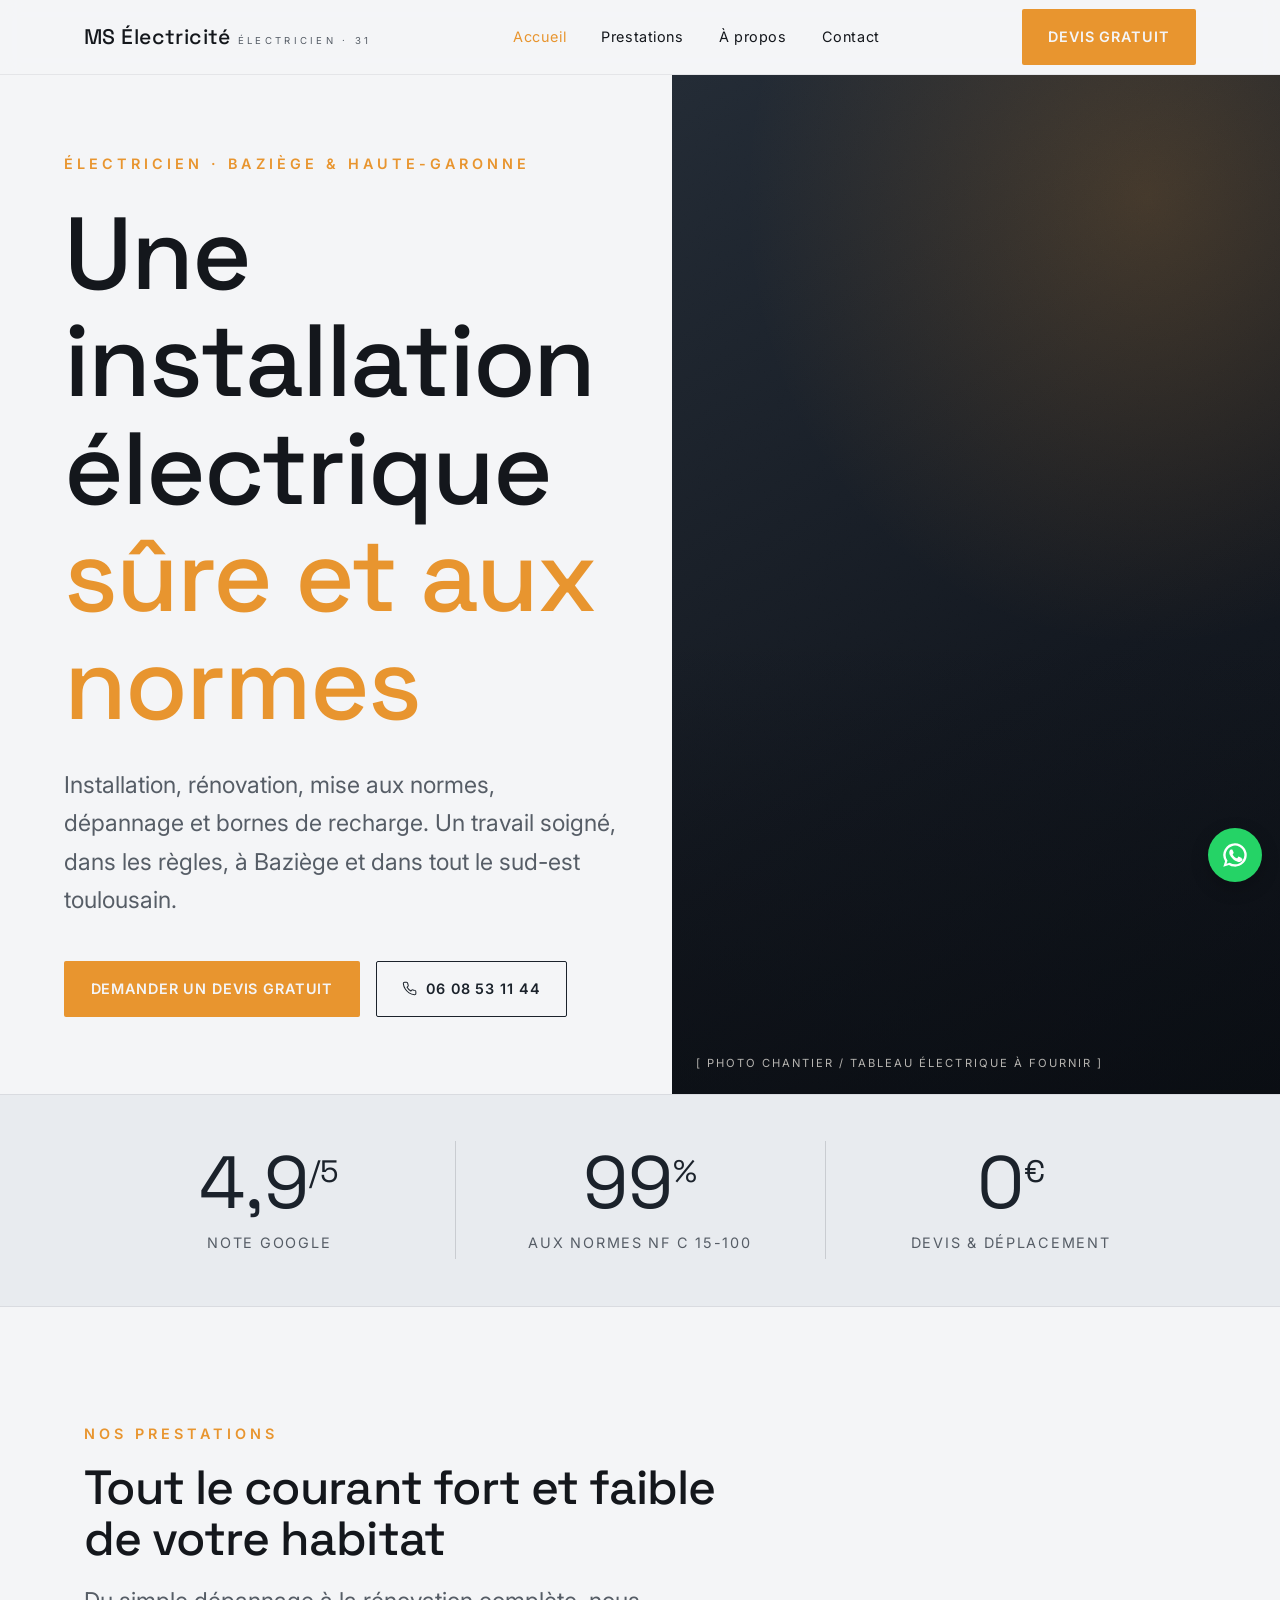
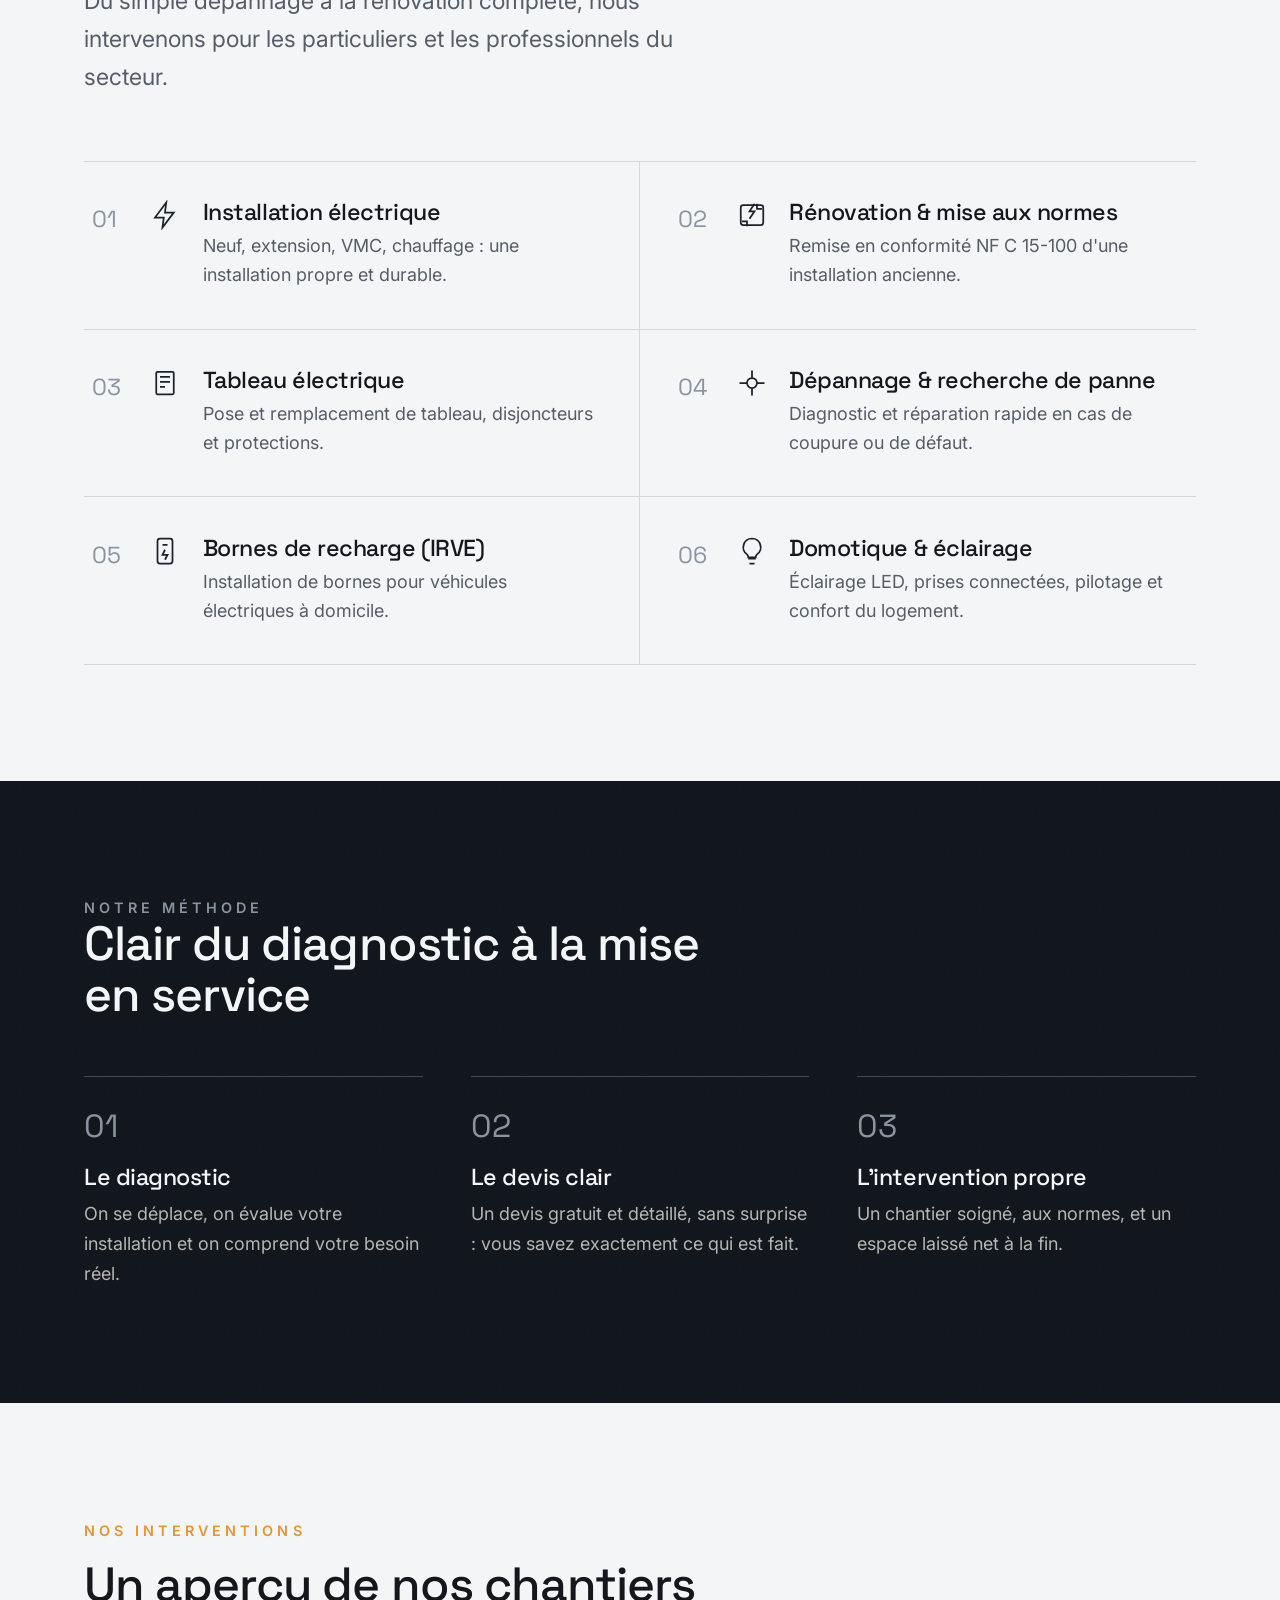
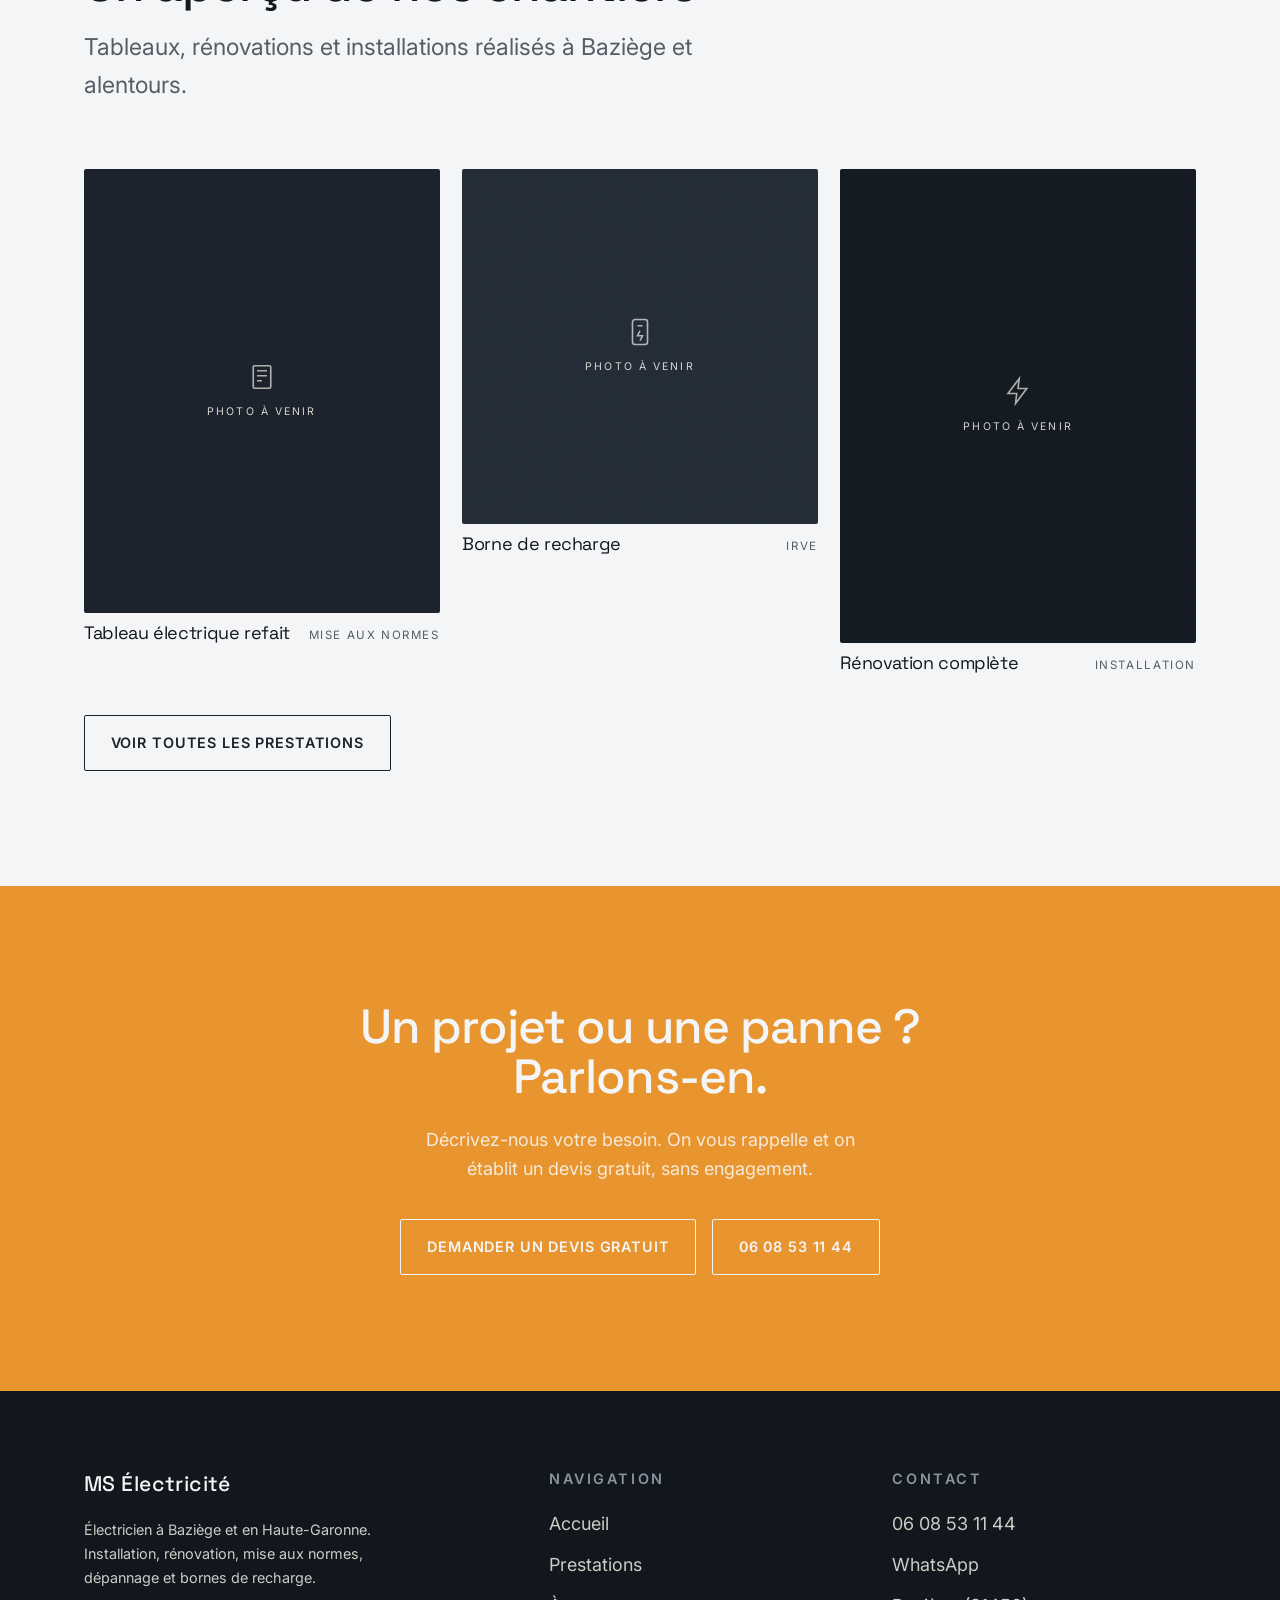
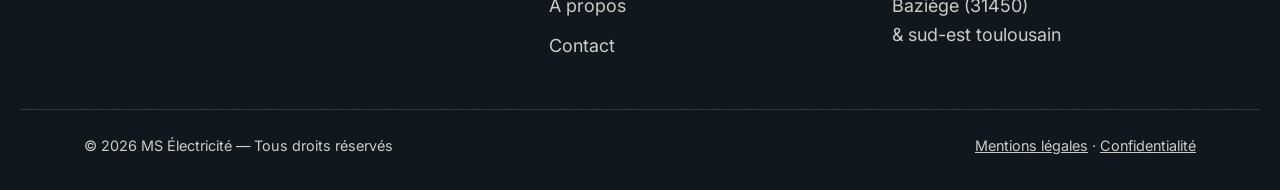
==== index.html @ 60da7be2 "Site vitrine MS Électricité — électricien Baziège (31) Statique 4 pages + legal. Re-skin de la maque" ====
<!DOCTYPE html>
<html lang="fr">
<head>
  <meta charset="UTF-8">
  <meta name="viewport" content="width=device-width, initial-scale=1.0">
  <title>Électricien à Baziège (31) — installation, rénovation, mise aux normes | MS Électricité</title>
  <meta name="description" content="MS Électricité, votre électricien à Baziège et en Haute-Garonne. Installation, rénovation, mise aux normes NF C 15-100, tableau électrique, dépannage et bornes de recharge. Note Google 5/5. Devis gratuit.">
  <link rel="canonical" href="https://sprintalex.github.io/ms-electricite-site/">
  <meta name="robots" content="noindex, follow">
  <meta property="og:type" content="website">
  <meta property="og:locale" content="fr_FR">
  <meta property="og:title" content="Électricien à Baziège (31) | MS Électricité">
  <meta property="og:description" content="Installation, rénovation, mise aux normes, dépannage et bornes de recharge en Haute-Garonne. Devis gratuit.">
  <meta property="og:url" content="https://sprintalex.github.io/ms-electricite-site/">
  <meta property="og:site_name" content="MS Électricité">
  <link rel="icon" href="assets/favicon.svg" type="image/svg+xml">
  <link rel="preconnect" href="https://fonts.googleapis.com">
  <link rel="preconnect" href="https://fonts.gstatic.com" crossorigin>
  <link rel="stylesheet" href="https://fonts.googleapis.com/css2?family=Space+Grotesk:wght@400;500;600;700&family=Inter:wght@400;500;600&display=swap">
  <link rel="stylesheet" href="css/style.css">

  <script type="application/ld+json">
  {
    "@context": "https://schema.org",
    "@type": "Electrician",
    "name": "MS Électricité",
    "description": "Électricien à Baziège : installation, rénovation, mise aux normes NF C 15-100, tableau électrique, dépannage et bornes de recharge.",
    "image": "https://sprintalex.github.io/ms-electricite-site/assets/og-cover.jpg",
    "url": "https://sprintalex.github.io/ms-electricite-site/",
    "telephone": "+33608531144",
    "priceRange": "$$",
    "address": {
      "@type": "PostalAddress",
      "addressLocality": "Baziège",
      "postalCode": "31450",
      "addressRegion": "Occitanie",
      "addressCountry": "FR"
    },
    "geo": { "@type": "GeoCoordinates", "latitude": 43.4614, "longitude": 1.6294 },
    "areaServed": ["Baziège", "Montgiscard", "Castanet-Tolosan", "Escalquens", "Haute-Garonne"],
    "aggregateRating": { "@type": "AggregateRating", "ratingValue": "5.0", "bestRating": "5", "ratingCount": "1" },
    "openingHoursSpecification": [{
      "@type": "OpeningHoursSpecification",
      "dayOfWeek": ["Monday","Tuesday","Wednesday","Thursday","Friday"],
      "opens": "08:00", "closes": "18:00"
    }],
    "makesOffer": [
      { "@type": "Offer", "itemOffered": { "@type": "Service", "name": "Installation électrique" } },
      { "@type": "Offer", "itemOffered": { "@type": "Service", "name": "Rénovation et mise aux normes" } },
      { "@type": "Offer", "itemOffered": { "@type": "Service", "name": "Tableau électrique" } },
      { "@type": "Offer", "itemOffered": { "@type": "Service", "name": "Dépannage électrique" } },
      { "@type": "Offer", "itemOffered": { "@type": "Service", "name": "Borne de recharge IRVE" } }
    ]
  }
  </script>
</head>
<body>

  <header class="site-header">
    <div class="wrap nav">
      <a class="brand" href="index.html" aria-label="MS Électricité, accueil">
        <b>MS Électricité</b><span>Électricien · 31</span>
      </a>
      <nav class="nav-links" aria-label="Navigation principale">
        <a href="index.html" aria-current="page" class="ulink">Accueil</a>
        <a href="prestations.html" class="ulink">Prestations</a>
        <a href="a-propos.html" class="ulink">À propos</a>
        <a href="contact.html" class="ulink">Contact</a>
      </nav>
      <a href="contact.html" class="btn btn--primary nav-cta">Devis gratuit</a>
      <button class="nav-toggle" aria-label="Ouvrir le menu" aria-expanded="false" aria-controls="mobile-menu"><span></span><span></span><span></span></button>
    </div>
    <div class="mobile-menu" id="mobile-menu">
      <a href="index.html">Accueil</a>
      <a href="prestations.html">Prestations</a>
      <a href="a-propos.html">À propos</a>
      <a href="contact.html">Contact</a>
      <a href="contact.html" class="btn btn--primary">Demander un devis</a>
      <a href="tel:+33608531144" class="btn btn--ghost">06 08 53 11 44</a>
    </div>
  </header>

  <main>
    <!-- HERO -->
    <section class="hero">
      <div class="hero-grid">
        <div class="hero-text">
          <p class="kicker">Électricien · Baziège &amp; Haute-Garonne</p>
          <h1>Une installation électrique <em>sûre et aux normes</em></h1>
          <p class="lead">Installation, rénovation, mise aux normes, dépannage et bornes de recharge. Un travail soigné, dans les règles, à Baziège et dans tout le sud-est toulousain.</p>
          <div class="hero-actions">
            <a href="contact.html" class="btn btn--primary">Demander un devis gratuit</a>
            <a href="tel:+33608531144" class="btn btn--ghost" aria-label="Appeler MS Électricité">
              <svg viewBox="0 0 24 24" fill="none" stroke="currentColor" stroke-width="1.6"><path d="M22 16.92v3a2 2 0 0 1-2.18 2 19.79 19.79 0 0 1-8.63-3.07 19.5 19.5 0 0 1-6-6 19.79 19.79 0 0 1-3.07-8.67A2 2 0 0 1 4.11 2h3a2 2 0 0 1 2 1.72c.13.96.36 1.9.7 2.81a2 2 0 0 1-.45 2.11L8.09 9.91a16 16 0 0 0 6 6l1.27-1.27a2 2 0 0 1 2.11-.45c.9.34 1.85.57 2.81.7A2 2 0 0 1 22 16.92z"/></svg>
              06 08 53 11 44
            </a>
          </div>
        </div>
        <div class="hero-visual" role="img" aria-label="Placeholder — photo de chantier ou de tableau électrique à fournir">
          <span class="visual-note">[ Photo chantier / tableau électrique à fournir ]</span>
        </div>
      </div>
    </section>

    <!-- PREUVE -->
    <section class="proof" aria-label="Chiffres clés">
      <div class="wrap proof-grid">
        <div class="proof-item reveal">
          <div class="proof-num"><span data-count="5" data-decimals="1">0</span><small>/5</small></div>
          <span class="proof-label">Note Google</span>
        </div>
        <div class="proof-item reveal">
          <div class="proof-num"><span data-count="100" data-decimals="0">0</span><small>%</small></div>
          <span class="proof-label">Aux normes NF C 15-100</span>
        </div>
        <div class="proof-item reveal">
          <div class="proof-num"><span data-count="0" data-decimals="0">0</span><small>€</small></div>
          <span class="proof-label">Devis &amp; déplacement</span>
        </div>
      </div>
    </section>

    <!-- PRESTATIONS -->
    <section class="section" id="prestations">
      <div class="wrap">
        <div class="section-head reveal">
          <p class="kicker">Nos prestations</p>
          <h2>Tout le courant fort et faible de votre habitat</h2>
          <p class="lead">Du simple dépannage à la rénovation complète, nous intervenons pour les particuliers et les professionnels du secteur.</p>
        </div>
        <div class="services">
          <article class="service reveal">
            <span class="service-idx">01</span>
            <span class="service-ico"><svg viewBox="0 0 24 24"><path d="M13 2L4 14h7l-1 8 9-12h-7l1-8z"/></svg></span>
            <div><h3>Installation électrique</h3><p>Neuf, extension, VMC, chauffage : une installation propre et durable.</p></div>
          </article>
          <article class="service reveal">
            <span class="service-idx">02</span>
            <span class="service-ico"><svg viewBox="0 0 24 24"><path d="M20 7h-4V3M4 17h4v4M14 3l-4 6h4l-4 6"/><rect x="3" y="4" width="18" height="16" rx="2"/></svg></span>
            <div><h3>Rénovation &amp; mise aux normes</h3><p>Remise en conformité NF C 15-100 d'une installation ancienne.</p></div>
          </article>
          <article class="service reveal">
            <span class="service-idx">03</span>
            <span class="service-ico"><svg viewBox="0 0 24 24"><rect x="5" y="3" width="14" height="18" rx="1"/><path d="M8 7h8M8 11h8M8 15h4"/></svg></span>
            <div><h3>Tableau électrique</h3><p>Pose et remplacement de tableau, disjoncteurs et protections.</p></div>
          </article>
          <article class="service reveal">
            <span class="service-idx">04</span>
            <span class="service-ico"><svg viewBox="0 0 24 24"><path d="M12 2v6M12 16v6M2 12h6M16 12h6"/><circle cx="12" cy="12" r="4"/></svg></span>
            <div><h3>Dépannage &amp; recherche de panne</h3><p>Diagnostic et réparation rapide en cas de coupure ou de défaut.</p></div>
          </article>
          <article class="service reveal">
            <span class="service-idx">05</span>
            <span class="service-ico"><svg viewBox="0 0 24 24"><rect x="6" y="2" width="12" height="20" rx="2"/><path d="M10 7h4M12 11l-2 4h4l-2 4"/></svg></span>
            <div><h3>Bornes de recharge (IRVE)</h3><p>Installation de bornes pour véhicules électriques à domicile.</p></div>
          </article>
          <article class="service reveal">
            <span class="service-idx">06</span>
            <span class="service-ico"><svg viewBox="0 0 24 24"><path d="M9 18h6M10 22h4M12 2a7 7 0 0 0-4 12.7c.6.5 1 1.3 1 2.1V17h6v-.2c0-.8.4-1.6 1-2.1A7 7 0 0 0 12 2z"/></svg></span>
            <div><h3>Domotique &amp; éclairage</h3><p>Éclairage LED, prises connectées, pilotage et confort du logement.</p></div>
          </article>
        </div>
      </div>
    </section>

    <!-- DÉMARCHE -->
    <section class="section process">
      <div class="wrap">
        <p class="kicker reveal">Notre méthode</p>
        <h2 class="reveal">Clair du diagnostic à la mise en service</h2>
        <div class="steps">
          <div class="step reveal"><span class="step-n">01</span><h3>Le diagnostic</h3><p>On se déplace, on évalue votre installation et on comprend votre besoin réel.</p></div>
          <div class="step reveal"><span class="step-n">02</span><h3>Le devis clair</h3><p>Un devis gratuit et détaillé, sans surprise : vous savez exactement ce qui est fait.</p></div>
          <div class="step reveal"><span class="step-n">03</span><h3>L'intervention propre</h3><p>Un chantier soigné, aux normes, et un espace laissé net à la fin.</p></div>
        </div>
      </div>
    </section>

    <!-- APERÇU RÉALISATIONS -->
    <section class="section">
      <div class="wrap">
        <div class="section-head reveal">
          <p class="kicker">Nos interventions</p>
          <h2>Un aperçu de nos chantiers</h2>
          <p class="lead">Tableaux, rénovations et installations réalisés à Baziège et alentours.</p>
        </div>
        <div class="gallery">
          <figure class="gitem reveal"><div class="gph gph-a gph-tint-1" role="img" aria-label="Placeholder chantier à fournir"><span class="gph-badge"><svg viewBox="0 0 24 24" fill="none" stroke="currentColor" stroke-width="1.3"><rect x="5" y="3" width="14" height="18" rx="1"/><path d="M8 7h8M8 11h8M8 15h4"/></svg><small>Photo à venir</small></span></div><figcaption class="gcap"><h3>Tableau électrique refait</h3><span>Mise aux normes</span></figcaption></figure>
          <figure class="gitem reveal"><div class="gph gph-b gph-tint-2" role="img" aria-label="Placeholder chantier à fournir"><span class="gph-badge"><svg viewBox="0 0 24 24" fill="none" stroke="currentColor" stroke-width="1.3"><rect x="6" y="2" width="12" height="20" rx="2"/><path d="M10 7h4M12 11l-2 4h4l-2 4"/></svg><small>Photo à venir</small></span></div><figcaption class="gcap"><h3>Borne de recharge</h3><span>IRVE</span></figcaption></figure>
          <figure class="gitem reveal"><div class="gph gph-c gph-tint-3" role="img" aria-label="Placeholder chantier à fournir"><span class="gph-badge"><svg viewBox="0 0 24 24" fill="none" stroke="currentColor" stroke-width="1.3"><path d="M13 2L4 14h7l-1 8 9-12h-7l1-8z"/></svg><small>Photo à venir</small></span></div><figcaption class="gcap"><h3>Rénovation complète</h3><span>Installation</span></figcaption></figure>
        </div>
        <p style="margin-top:2.5rem" class="reveal"><a href="prestations.html" class="btn btn--ghost">Voir toutes les prestations</a></p>
      </div>
    </section>

    <!-- CTA BANDE -->
    <section class="section cta-band">
      <div class="wrap">
        <h2 class="reveal">Un projet ou une panne&nbsp;? Parlons-en.</h2>
        <p class="reveal">Décrivez-nous votre besoin. On vous rappelle et on établit un devis gratuit, sans engagement.</p>
        <div class="cta-actions reveal">
          <a href="contact.html" class="btn btn--light">Demander un devis gratuit</a>
          <a href="tel:+33608531144" class="btn btn--light">06 08 53 11 44</a>
        </div>
      </div>
    </section>
  </main>

  <footer class="site-footer">
    <div class="wrap footer-grid">
      <div class="footer-brand">
        <a class="brand" href="index.html"><b>MS Électricité</b></a>
        <p>Électricien à Baziège et en Haute-Garonne. Installation, rénovation, mise aux normes, dépannage et bornes de recharge.</p>
      </div>
      <div class="footer-col">
        <h4>Navigation</h4>
        <ul>
          <li><a href="index.html">Accueil</a></li>
          <li><a href="prestations.html">Prestations</a></li>
          <li><a href="a-propos.html">À propos</a></li>
          <li><a href="contact.html">Contact</a></li>
        </ul>
      </div>
      <div class="footer-col">
        <h4>Contact</h4>
        <ul>
          <li><a href="tel:+33608531144">06 08 53 11 44</a></li>
          <li><a href="https://wa.me/33608531144" target="_blank" rel="noopener">WhatsApp</a></li>
          <li>Baziège (31450)<br>&amp; sud-est toulousain</li>
        </ul>
      </div>
    </div>
    <div class="wrap footer-bottom">
      <span>© <span id="year">2026</span> MS Électricité — Tous droits réservés</span>
      <span><a href="mentions-legales.html">Mentions légales</a> · <a href="confidentialite.html">Confidentialité</a></span>
    </div>
  </footer>

  <nav class="sticky-bar" aria-label="Actions rapides">
    <a class="sb-call" href="tel:+33608531144"><svg viewBox="0 0 24 24" fill="none" stroke="currentColor" stroke-width="1.7"><path d="M22 16.92v3a2 2 0 0 1-2.18 2 19.79 19.79 0 0 1-8.63-3.07 19.5 19.5 0 0 1-6-6 19.79 19.79 0 0 1-3.07-8.67A2 2 0 0 1 4.11 2h3a2 2 0 0 1 2 1.72c.13.96.36 1.9.7 2.81a2 2 0 0 1-.45 2.11L8.09 9.91a16 16 0 0 0 6 6l1.27-1.27a2 2 0 0 1 2.11-.45c.9.34 1.85.57 2.81.7A2 2 0 0 1 22 16.92z"/></svg>Appeler</a>
    <a class="sb-quote" href="contact.html">Devis gratuit</a>
  </nav>
  <a class="wa-float" href="https://wa.me/33608531144?text=Bonjour%2C%20je%20souhaite%20un%20devis%20pour%20des%20travaux%20d%27%C3%A9lectricit%C3%A9." target="_blank" rel="noopener" aria-label="Contacter sur WhatsApp"><svg viewBox="0 0 24 24"><path d="M17.5 14.4c-.3-.2-1.7-.9-2-1-.3-.1-.5-.2-.6.1-.2.3-.7 1-.8 1.1-.2.2-.3.2-.6.1-1.5-.7-2.5-1.3-3.4-3-.3-.5.3-.4.7-1.4.1-.2 0-.4 0-.5s-.6-1.5-.9-2.1c-.2-.5-.4-.5-.6-.5h-.5c-.2 0-.5.1-.7.4-.3.3-1 1-1 2.4s1 2.8 1.2 3c.1.2 2 3.1 5 4.3 2.5 1 2.5.7 3 .6.5-.1 1.7-.7 1.9-1.3.2-.6.2-1.2.1-1.3-.1-.1-.3-.2-.6-.4zM12 2a10 10 0 0 0-8.5 15.3L2 22l4.8-1.5A10 10 0 1 0 12 2zm0 18a8 8 0 0 1-4.1-1.1l-.3-.2-2.9.9.9-2.8-.2-.3A8 8 0 1 1 12 20z"/></svg></a>

  <script src="js/main.js" defer></script>
</body>
</html>
---- css/style.css ----
/* ============================================================
   MS ÉLECTRICITE — Électricien à Baziège & Haute-Garonne
   Design system : "Précision & courant" — technique premium
   Charbon / acier + accent ambre (spark). Variables héritées
   de la maquette Abrasive : mêmes noms, valeurs re-skinnées.
   ============================================================ */

/* ---------- Tokens ---------- */
:root {
  /* Couleurs */
  --cream:        #F4F5F7;  /* fond principal (papier froid) */
  --cream-deep:   #E8EBEF;  /* fond alterné */
  --ink:          #14171C;  /* texte principal */
  --ink-soft:     #565D66;  /* texte secondaire */
  --walnut:       #1B222B;  /* charbon — filets, footer, accents */
  --walnut-deep:  #10151B;  /* charbon profond */
  --oak:          #8A94A0;  /* acier — survols, détails */
  --terracotta:   #E8952F;  /* CTA ambre — spark, rare */
  --terracotta-d: #CC7A18;  /* CTA hover */
  --line:         rgba(20, 23, 28, 0.14); /* hairline */
  --line-soft:    rgba(20, 23, 28, 0.07);

  /* Typo */
  --serif: "Space Grotesk", "Segoe UI", sans-serif; /* display technique */
  --sans:  "Inter", -apple-system, BlinkMacSystemFont, "Segoe UI", sans-serif;

  /* Échelle */
  --step--1: clamp(0.82rem, 0.78rem + 0.2vw, 0.9rem);
  --step-0:  clamp(1rem, 0.95rem + 0.25vw, 1.125rem);
  --step-1:  clamp(1.2rem, 1.1rem + 0.5vw, 1.45rem);
  --step-2:  clamp(1.5rem, 1.3rem + 1vw, 2rem);
  --step-3:  clamp(2rem, 1.6rem + 2vw, 3rem);
  --step-4:  clamp(2.6rem, 1.9rem + 3.4vw, 4.75rem);
  --step-5:  clamp(3.2rem, 2rem + 5.5vw, 6.5rem);

  /* Rythme */
  --pad-x: clamp(1.25rem, 5vw, 6rem);
  --section-y: clamp(4rem, 9vw, 9rem);
  --maxw: 1240px;

  --ease: cubic-bezier(0.22, 0.61, 0.36, 1);

  /* Grain bois réutilisable (feTurbulence, teinte noyer) */
  --grain: url("data:image/svg+xml,%3Csvg xmlns='http://www.w3.org/2000/svg' width='120' height='120'%3E%3Cfilter id='n'%3E%3CfeTurbulence type='fractalNoise' baseFrequency='0.9' numOctaves='2' stitchTiles='stitch'/%3E%3CfeColorMatrix type='saturate' values='0'/%3E%3C/filter%3E%3Crect width='100%25' height='100%25' filter='url(%23n)' opacity='0.5'/%3E%3C/svg%3E");
}

/* ---------- Reset léger ---------- */
*, *::before, *::after { box-sizing: border-box; }
* { margin: 0; }
html { -webkit-text-size-adjust: 100%; scroll-behavior: smooth; }
body {
  font-family: var(--sans);
  font-size: var(--step-0);
  line-height: 1.65;
  color: var(--ink);
  background: var(--cream);
  -webkit-font-smoothing: antialiased;
  text-rendering: optimizeLegibility;
  overflow-x: hidden;
}
img, svg { display: block; max-width: 100%; }
a { color: inherit; text-decoration: none; }
button { font: inherit; cursor: pointer; }
h1, h2, h3 { font-family: var(--serif); font-weight: 500; line-height: 1.05; letter-spacing: -0.02em; }
::selection { background: var(--terracotta); color: var(--cream); }

@media (prefers-reduced-motion: reduce) {
  html { scroll-behavior: auto; }
  *, *::before, *::after { animation-duration: 0.001ms !important; transition-duration: 0.001ms !important; }
}

/* ---------- Utilitaires ---------- */
.wrap { max-width: var(--maxw); margin-inline: auto; padding-inline: var(--pad-x); }
.section { padding-block: var(--section-y); }
.kicker {
  font-family: var(--sans);
  font-size: var(--step--1);
  text-transform: uppercase;
  letter-spacing: 0.28em;
  font-weight: 600;
  color: var(--terracotta);
}
.lead { font-size: var(--step-1); color: var(--ink-soft); max-width: 46ch; }
.hairline { height: 1px; background: var(--line); border: 0; }

/* Reveal on scroll */
.reveal { opacity: 0; transform: translateY(22px); transition: opacity 0.8s var(--ease), transform 0.8s var(--ease); }
.reveal.in { opacity: 1; transform: none; }

/* ---------- Boutons ---------- */
.btn {
  display: inline-flex; align-items: center; gap: 0.55rem;
  padding: 0.95rem 1.6rem;
  font-family: var(--sans); font-size: var(--step--1); font-weight: 600;
  letter-spacing: 0.06em; text-transform: uppercase;
  border-radius: 2px; border: 1px solid transparent;
  transition: background 0.25s var(--ease), color 0.25s var(--ease), border-color 0.25s var(--ease), transform 0.25s var(--ease);
}
.btn:active { transform: translateY(1px); }
.btn--primary { background: var(--terracotta); color: var(--cream); }
.btn--primary:hover { background: var(--terracotta-d); }
.btn--ghost { border-color: var(--walnut); color: var(--walnut); background: transparent; }
.btn--ghost:hover { background: var(--walnut); color: var(--cream); }
.btn--light { border-color: rgba(247,243,236,0.4); color: var(--cream); }
.btn--light:hover { background: var(--cream); color: var(--walnut-deep); }
.btn svg { width: 1.05em; height: 1.05em; }

/* Lien souligné animé */
.ulink { position: relative; }
.ulink::after {
  content: ""; position: absolute; left: 0; bottom: -3px; width: 100%; height: 1px;
  background: currentColor; transform: scaleX(0); transform-origin: right;
  transition: transform 0.35s var(--ease);
}
.ulink:hover::after { transform: scaleX(1); transform-origin: left; }

/* =========================================================
   HEADER / NAV
   ========================================================= */
.site-header {
  position: sticky; top: 0; z-index: 50;
  background: color-mix(in srgb, var(--cream) 88%, transparent);
  backdrop-filter: blur(10px);
  border-bottom: 1px solid var(--line-soft);
}
.nav {
  display: flex; align-items: center; justify-content: space-between;
  height: 74px;
}
.brand {
  font-family: var(--serif); font-size: 1.32rem; letter-spacing: 0.02em;
  display: flex; align-items: baseline; gap: 0.5ch;
}
.brand b { font-weight: 500; }
.brand span { font-family: var(--sans); font-size: 0.6rem; letter-spacing: 0.34em; text-transform: uppercase; color: var(--ink-soft); }
.nav-links { display: flex; align-items: center; gap: 2.2rem; }
.nav-links a { font-size: var(--step--1); letter-spacing: 0.04em; }
.nav-links a[aria-current="page"] { color: var(--terracotta); }
.nav-cta { display: inline-flex; }

.nav-toggle { display: none; background: none; border: 0; padding: 0.5rem; }
.nav-toggle span { display: block; width: 26px; height: 2px; background: var(--ink); margin: 5px 0; transition: transform 0.3s var(--ease), opacity 0.3s var(--ease); }

@media (max-width: 860px) {
  .nav-links, .nav-cta { display: none; }
  .nav-toggle { display: block; z-index: 60; }
  .mobile-menu {
    position: fixed; inset: 0; z-index: 55;
    background: var(--cream); padding: 6rem var(--pad-x) 3rem;
    display: flex; flex-direction: column; gap: 1.5rem;
    transform: translateY(-100%); transition: transform 0.5s var(--ease);
    visibility: hidden;
  }
  .mobile-menu.open { transform: translateY(0); visibility: visible; }
  .mobile-menu a { font-family: var(--serif); font-size: var(--step-2); }
  .mobile-menu .btn { margin-top: 1rem; align-self: flex-start; }
  body.menu-open { overflow: hidden; }
  .nav-toggle.active span:nth-child(1) { transform: translateY(7px) rotate(45deg); }
  .nav-toggle.active span:nth-child(2) { opacity: 0; }
  .nav-toggle.active span:nth-child(3) { transform: translateY(-7px) rotate(-45deg); }
}
@media (min-width: 861px) { .mobile-menu { display: none; } }

/* =========================================================
   HERO
   ========================================================= */
.hero { position: relative; overflow: hidden; }
.hero-grid {
  display: grid; grid-template-columns: 1.05fr 0.95fr;
  min-height: calc(100vh - 74px);
  align-items: stretch;
}
.hero-text {
  display: flex; flex-direction: column; justify-content: center;
  padding: clamp(2rem,6vw,5rem) clamp(1.25rem,4vw,4rem) clamp(2rem,6vw,5rem) var(--pad-x);
}
.hero-text .kicker { margin-bottom: 1.5rem; }
.hero h1 { font-size: var(--step-5); font-optical-sizing: auto; }
.hero h1 em { font-style: normal; color: var(--terracotta); }
.hero-text .lead { margin-top: 1.8rem; }
.hero-actions { display: flex; flex-wrap: wrap; gap: 1rem; margin-top: 2.6rem; }
.hero-visual {
  position: relative;
  background:
    radial-gradient(120% 80% at 78% 12%, rgba(232,149,47,0.20), transparent 55%),
    linear-gradient(150deg, #232B35 0%, #131820 60%, #0C1016 100%);
}
.hero-visual::before {
  content: ""; position: absolute; inset: 0;
  background-image: var(--grain); opacity: 0.10; mix-blend-mode: overlay;
}
.hero-visual::after {
  content: ""; position: absolute; inset: 0;
  background: linear-gradient(180deg, transparent 55%, rgba(8,11,16,0.5));
}
.hero-visual .visual-note {
  position: absolute; left: 1.5rem; bottom: 1.35rem; z-index: 2;
  font-size: 0.7rem; letter-spacing: 0.18em; text-transform: uppercase;
  color: rgba(247,243,236,0.72);
}

@media (max-width: 860px) {
  .hero-grid { grid-template-columns: 1fr; min-height: auto; }
  .hero-visual { min-height: 42vh; order: -1; }
  .hero-text { padding-top: clamp(2.5rem,10vw,4rem); padding-bottom: clamp(2.5rem,10vw,4rem); }
}

/* =========================================================
   BANDEAU PREUVE (compteurs)
   ========================================================= */
.proof { background: var(--cream-deep); border-block: 1px solid var(--line-soft); }
.proof-grid { display: grid; grid-template-columns: repeat(3, 1fr); }
.proof-item { text-align: center; padding: clamp(2rem,4vw,3.2rem) 1rem; position: relative; }
.proof-item + .proof-item::before {
  content: ""; position: absolute; left: 0; top: 22%; height: 56%; width: 1px; background: var(--line);
}
.proof-num { font-family: var(--serif); font-size: var(--step-4); color: var(--walnut); line-height: 1; }
.proof-num small { font-size: 0.42em; vertical-align: super; }
.proof-label { display: block; margin-top: 0.7rem; font-size: var(--step--1); letter-spacing: 0.12em; text-transform: uppercase; color: var(--ink-soft); }
@media (max-width: 620px) {
  .proof-grid { grid-template-columns: 1fr; }
  .proof-item + .proof-item { border-top: 1px solid var(--line); }
  .proof-item + .proof-item::before { display: none; }
}

/* =========================================================
   SECTION HEADER éditorial
   ========================================================= */
.section-head { display: grid; grid-template-columns: 1fr; gap: 1.1rem; max-width: 62ch; margin-bottom: clamp(2.5rem,5vw,4rem); }
.section-head h2 { font-size: var(--step-3); }
.section-head .kicker { color: var(--terracotta); }

/* =========================================================
   PRESTATIONS — liste éditoriale
   ========================================================= */
.services { display: grid; grid-template-columns: repeat(2, 1fr); gap: 0; border-top: 1px solid var(--line); }
.service {
  display: flex; gap: 1.4rem; align-items: flex-start;
  padding: clamp(1.6rem,3vw,2.4rem) 0.5rem;
  border-bottom: 1px solid var(--line);
  transition: background 0.35s var(--ease);
}
.service:nth-child(odd) { border-right: 1px solid var(--line); padding-right: clamp(1.5rem,3vw,2.5rem); }
.service:nth-child(even) { padding-left: clamp(1.5rem,3vw,2.5rem); }
.service:hover { background: var(--cream-deep); }
.service-idx { font-family: var(--serif); font-size: var(--step-1); color: var(--oak); min-width: 2.4ch; }
.service-ico { color: var(--walnut); flex-shrink: 0; }
.service-ico svg { width: 30px; height: 30px; stroke: currentColor; stroke-width: 1.4; fill: none; }
.service h3 { font-size: var(--step-1); margin-bottom: 0.4rem; }
.service p { color: var(--ink-soft); font-size: var(--step-0); }
@media (max-width: 720px) {
  .services { grid-template-columns: 1fr; }
  .service:nth-child(odd) { border-right: 0; padding-right: 0.5rem; }
  .service:nth-child(even) { padding-left: 0.5rem; }
}

/* =========================================================
   DÉMARCHE — 3 temps
   ========================================================= */
.process { background: var(--walnut-deep); color: var(--cream); position: relative; }
.process::before { content: ""; position: absolute; inset: 0; background-image: var(--grain); opacity: 0.06; }
.process .wrap { position: relative; }
.process .kicker { color: var(--oak); }
.process h2 { font-size: var(--step-3); color: var(--cream); max-width: 20ch; margin-bottom: clamp(2.5rem,5vw,3.5rem); }
.steps { display: grid; grid-template-columns: repeat(3, 1fr); gap: clamp(1.5rem,4vw,3rem); }
.step { border-top: 1px solid rgba(247,243,236,0.22); padding-top: 1.4rem; }
.step-n { font-family: var(--serif); font-size: var(--step-2); color: var(--oak); display: block; margin-bottom: 0.8rem; }
.step h3 { font-size: var(--step-1); color: var(--cream); margin-bottom: 0.6rem; }
.step p { color: rgba(247,243,236,0.72); font-size: var(--step-0); }
@media (max-width: 720px) { .steps { grid-template-columns: 1fr; } }

/* =========================================================
   RÉALISATIONS — galerie placeholders bois
   ========================================================= */
.gallery { columns: 3; column-gap: clamp(0.9rem,2vw,1.4rem); }
.gitem { break-inside: avoid; margin-bottom: clamp(0.9rem,2vw,1.4rem); }
.gfig { margin: 0; }
.gph {
  position: relative; overflow: hidden; border-radius: 2px;
  background: var(--walnut);
  display: grid; place-items: center;
}
.gph::before { content: ""; position: absolute; inset: 0; background-image: var(--grain); opacity: 0.2; mix-blend-mode: overlay; }
.gph::after {
  content: ""; position: absolute; inset: 0;
  background: repeating-linear-gradient(0deg, transparent 0 14px, rgba(0,0,0,0.05) 14px 15px);
}
.gph-a { aspect-ratio: 4/5; }
.gph-b { aspect-ratio: 1/1; }
.gph-c { aspect-ratio: 3/4; }
.gph-tint-1 { background: #1B222B; }
.gph-tint-2 { background: #232C36; }
.gph-tint-3 { background: #141A21; }
.gph-tint-4 { background: #2A3440; }
.gph-badge {
  position: relative; z-index: 2; text-align: center;
  color: rgba(247,243,236,0.85); padding: 1rem;
}
.gph-badge svg { width: 30px; height: 30px; margin: 0 auto 0.7rem; stroke: currentColor; stroke-width: 1.3; fill: none; opacity: 0.8; }
.gph-badge small { display: block; font-size: 0.66rem; letter-spacing: 0.2em; text-transform: uppercase; }
.gcap { display: flex; justify-content: space-between; align-items: baseline; margin-top: 0.7rem; gap: 1rem; }
.gcap h3 { font-family: var(--serif); font-size: var(--step-0); font-weight: 400; }
.gcap span { font-size: 0.72rem; letter-spacing: 0.14em; text-transform: uppercase; color: var(--ink-soft); }
@media (max-width: 900px) { .gallery { columns: 2; } }
@media (max-width: 560px) { .gallery { columns: 1; } }

/* =========================================================
   À PROPOS / SAVOIR-FAIRE
   ========================================================= */
.split { display: grid; grid-template-columns: 1fr 1fr; gap: clamp(2rem,5vw,5rem); align-items: center; }
.split.reverse .split-visual { order: 2; }
.prose p + p { margin-top: 1.1rem; }
.prose p { color: var(--ink-soft); }
.split-visual {
  position: relative; aspect-ratio: 4/5; border-radius: 2px; overflow: hidden;
  background:
    radial-gradient(120% 90% at 70% 15%, rgba(232,149,47,0.16), transparent 55%),
    linear-gradient(150deg, #232C36, #10151B 75%);
}
.split-visual::before { content: ""; position: absolute; inset: 0; background-image: var(--grain); opacity: 0.1; mix-blend-mode: overlay; }
.split-visual .visual-note { position: absolute; left: 1.2rem; bottom: 1.1rem; font-size: 0.66rem; letter-spacing: 0.16em; text-transform: uppercase; color: rgba(247,243,236,0.7); }
@media (max-width: 800px) {
  .split { grid-template-columns: 1fr; }
  .split.reverse .split-visual { order: 0; }
  .split-visual { aspect-ratio: 16/10; }
}

/* Valeurs / matériaux */
.values { display: grid; grid-template-columns: repeat(3,1fr); gap: 0; border-top: 1px solid var(--line); margin-top: 1rem; }
.value { padding: clamp(1.4rem,3vw,2rem) 1.2rem clamp(1.4rem,3vw,2rem) 0; border-bottom: 1px solid var(--line); }
.value:not(:last-child) { border-right: 1px solid var(--line); padding-right: 1.5rem; }
.value h3 { font-size: var(--step-1); margin-bottom: 0.5rem; }
.value p { font-size: var(--step-0); color: var(--ink-soft); }
@media (max-width: 720px) {
  .values { grid-template-columns: 1fr; }
  .value:not(:last-child) { border-right: 0; padding-right: 0; }
}

/* =========================================================
   CTA BANDE
   ========================================================= */
.cta-band { background: var(--terracotta); color: var(--cream); text-align: center; }
.cta-band h2 { font-size: var(--step-3); color: var(--cream); max-width: 22ch; margin: 0 auto 1.4rem; }
.cta-band p { color: rgba(247,243,236,0.9); max-width: 44ch; margin: 0 auto 2.2rem; }
.cta-band .btn--light { border-color: var(--cream); }
.cta-actions { display: flex; gap: 1rem; justify-content: center; flex-wrap: wrap; }

/* =========================================================
   CONTACT
   ========================================================= */
.contact-grid { display: grid; grid-template-columns: 1fr 1fr; gap: clamp(2rem,5vw,4.5rem); align-items: start; }
.form-row { margin-bottom: 1.3rem; }
.form-row label { display: block; font-size: var(--step--1); letter-spacing: 0.06em; text-transform: uppercase; color: var(--ink-soft); margin-bottom: 0.5rem; }
.form-row input, .form-row textarea, .form-row select {
  width: 100%; padding: 0.85rem 1rem; font: inherit; font-size: var(--step-0);
  background: var(--cream); color: var(--ink);
  border: 1px solid var(--line); border-radius: 2px;
  transition: border-color 0.25s var(--ease), box-shadow 0.25s var(--ease);
}
.form-row input:focus, .form-row textarea:focus, .form-row select:focus {
  outline: none; border-color: var(--terracotta);
  box-shadow: 0 0 0 3px rgba(181,98,60,0.15);
}
.form-row textarea { resize: vertical; min-height: 130px; }
.form-consent { display: flex; gap: 0.7rem; align-items: flex-start; font-size: var(--step--1); color: var(--ink-soft); margin-bottom: 1.4rem; }
.form-consent input { width: auto; margin-top: 0.25rem; flex-shrink: 0; }
.form-consent a { color: var(--walnut); text-decoration: underline; }
.form-note { font-size: var(--step--1); color: var(--ink-soft); margin-top: 1rem; }
.form-status { margin-top: 1rem; padding: 0.9rem 1.1rem; border-radius: 2px; font-size: var(--step--1); display: none; }
.form-status.ok { display: block; background: rgba(94,64,34,0.08); color: var(--walnut); border: 1px solid var(--line); }
.form-status.err { display: block; background: rgba(152,73,42,0.1); color: var(--terracotta-d); border: 1px solid rgba(152,73,42,0.3); }

.contact-info dl { display: grid; gap: 1.5rem; }
.contact-info dt { font-size: var(--step--1); letter-spacing: 0.16em; text-transform: uppercase; color: var(--terracotta); margin-bottom: 0.3rem; }
.contact-info dd { font-size: var(--step-1); font-family: var(--serif); }
.contact-info dd a { }
.map-embed { margin-top: 2rem; border-radius: 2px; overflow: hidden; border: 1px solid var(--line); aspect-ratio: 16/10; }
.map-embed iframe { width: 100%; height: 100%; border: 0; filter: grayscale(0.3) sepia(0.15); }
@media (max-width: 800px) { .contact-grid { grid-template-columns: 1fr; } }

/* =========================================================
   FOOTER
   ========================================================= */
.site-footer { background: var(--walnut-deep); color: rgba(247,243,236,0.82); padding-block: clamp(3rem,6vw,5rem) 2rem; position: relative; }
.site-footer::before { content: ""; position: absolute; inset: 0; background-image: var(--grain); opacity: 0.05; pointer-events: none; }
.footer-grid { position: relative; display: grid; grid-template-columns: 1.4fr 1fr 1fr; gap: 2.5rem; }
.footer-brand .brand { color: var(--cream); margin-bottom: 1rem; }
.footer-brand p { font-size: var(--step--1); max-width: 34ch; }
.footer-col h4 { font-size: var(--step--1); letter-spacing: 0.18em; text-transform: uppercase; color: var(--oak); margin-bottom: 1.1rem; font-family: var(--sans); font-weight: 600; }
.footer-col ul { list-style: none; padding: 0; display: grid; gap: 0.7rem; }
.footer-col a { font-size: var(--step-0); }
.footer-col a:hover { color: var(--cream); }
.footer-bottom { position: relative; margin-top: 3rem; padding-top: 1.5rem; border-top: 1px solid rgba(247,243,236,0.14); display: flex; justify-content: space-between; flex-wrap: wrap; gap: 1rem; font-size: var(--step--1); }
.footer-bottom a { text-decoration: underline; }
@media (max-width: 720px) { .footer-grid { grid-template-columns: 1fr; gap: 2rem; } }

/* =========================================================
   STICKY MOBILE BAR + WHATSAPP
   ========================================================= */
.sticky-bar {
  position: fixed; left: 0; right: 0; bottom: 0; z-index: 45;
  display: none; grid-template-columns: 1fr 1fr;
  background: var(--cream); border-top: 1px solid var(--line);
  box-shadow: 0 -6px 24px rgba(36,28,21,0.1);
}
.sticky-bar a {
  display: flex; align-items: center; justify-content: center; gap: 0.5rem;
  padding: 1rem; font-size: var(--step--1); font-weight: 600; letter-spacing: 0.05em; text-transform: uppercase;
}
.sticky-bar a svg { width: 1.1em; height: 1.1em; }
.sticky-bar .sb-call { color: var(--walnut); }
.sticky-bar .sb-quote { background: var(--terracotta); color: var(--cream); }
@media (max-width: 860px) { .sticky-bar { display: grid; } body { padding-bottom: 58px; } }

.wa-float {
  position: fixed; right: 1.1rem; bottom: 1.1rem; z-index: 46;
  width: 54px; height: 54px; border-radius: 50%;
  background: #25D366; color: #fff; display: grid; place-items: center;
  box-shadow: 0 6px 18px rgba(0,0,0,0.22); transition: transform 0.25s var(--ease);
}
.wa-float:hover { transform: scale(1.06); }
.wa-float svg { width: 28px; height: 28px; fill: currentColor; }
@media (max-width: 860px) { .wa-float { bottom: 70px; } }

/* Page hero compact (pages internes) */
.page-hero { background: var(--cream-deep); border-bottom: 1px solid var(--line); }
.page-hero .wrap { padding-block: clamp(3rem,7vw,6rem); }
.page-hero h1 { font-size: var(--step-4); max-width: 18ch; }
.page-hero .lead { margin-top: 1.4rem; }
.breadcrumb { font-size: var(--step--1); color: var(--ink-soft); margin-bottom: 1.2rem; letter-spacing: 0.04em; }
.breadcrumb a:hover { color: var(--terracotta); }

/* ---- Real photos in visual slots ---- */
.hero-visual img, .split-visual img {
  position: absolute; inset: 0; width: 100%; height: 100%; object-fit: cover; z-index: 1;
}
.hero-visual .visual-note, .split-visual .visual-note { z-index: 3; }
.gph img { display: block; width: 100%; height: 100%; object-fit: cover; }
.gph:has(img) { background: var(--walnut); }
.gph:has(img)::before, .gph:has(img)::after { display: none; }
.gph-wide { aspect-ratio: 16/10; }

/* Legal pages */
.legal { max-width: 70ch; }
.legal h2 { font-size: var(--step-2); margin: 2.5rem 0 0.8rem; }
.legal h3 { font-size: var(--step-1); margin: 1.8rem 0 0.6rem; }
.legal p, .legal li { color: var(--ink-soft); }
.legal ul { padding-left: 1.2rem; }
.legal li { margin-bottom: 0.4rem; }
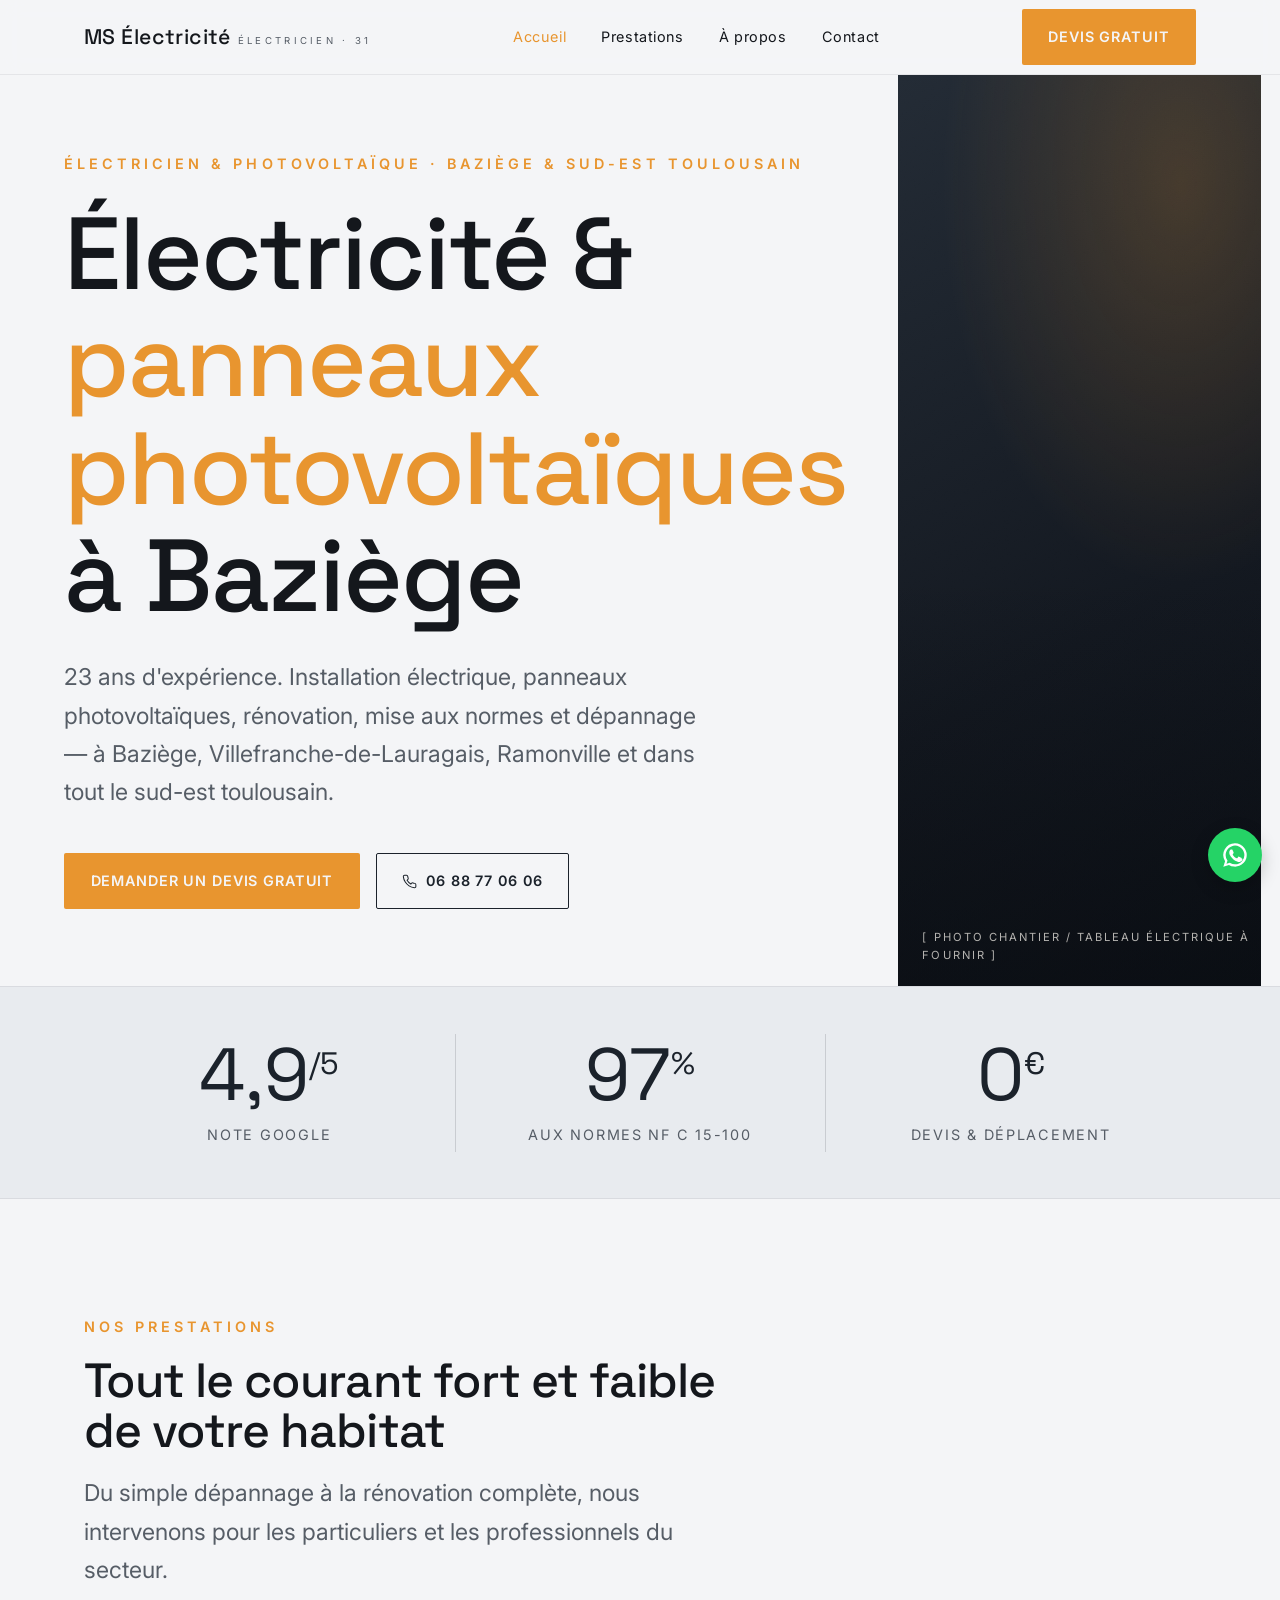
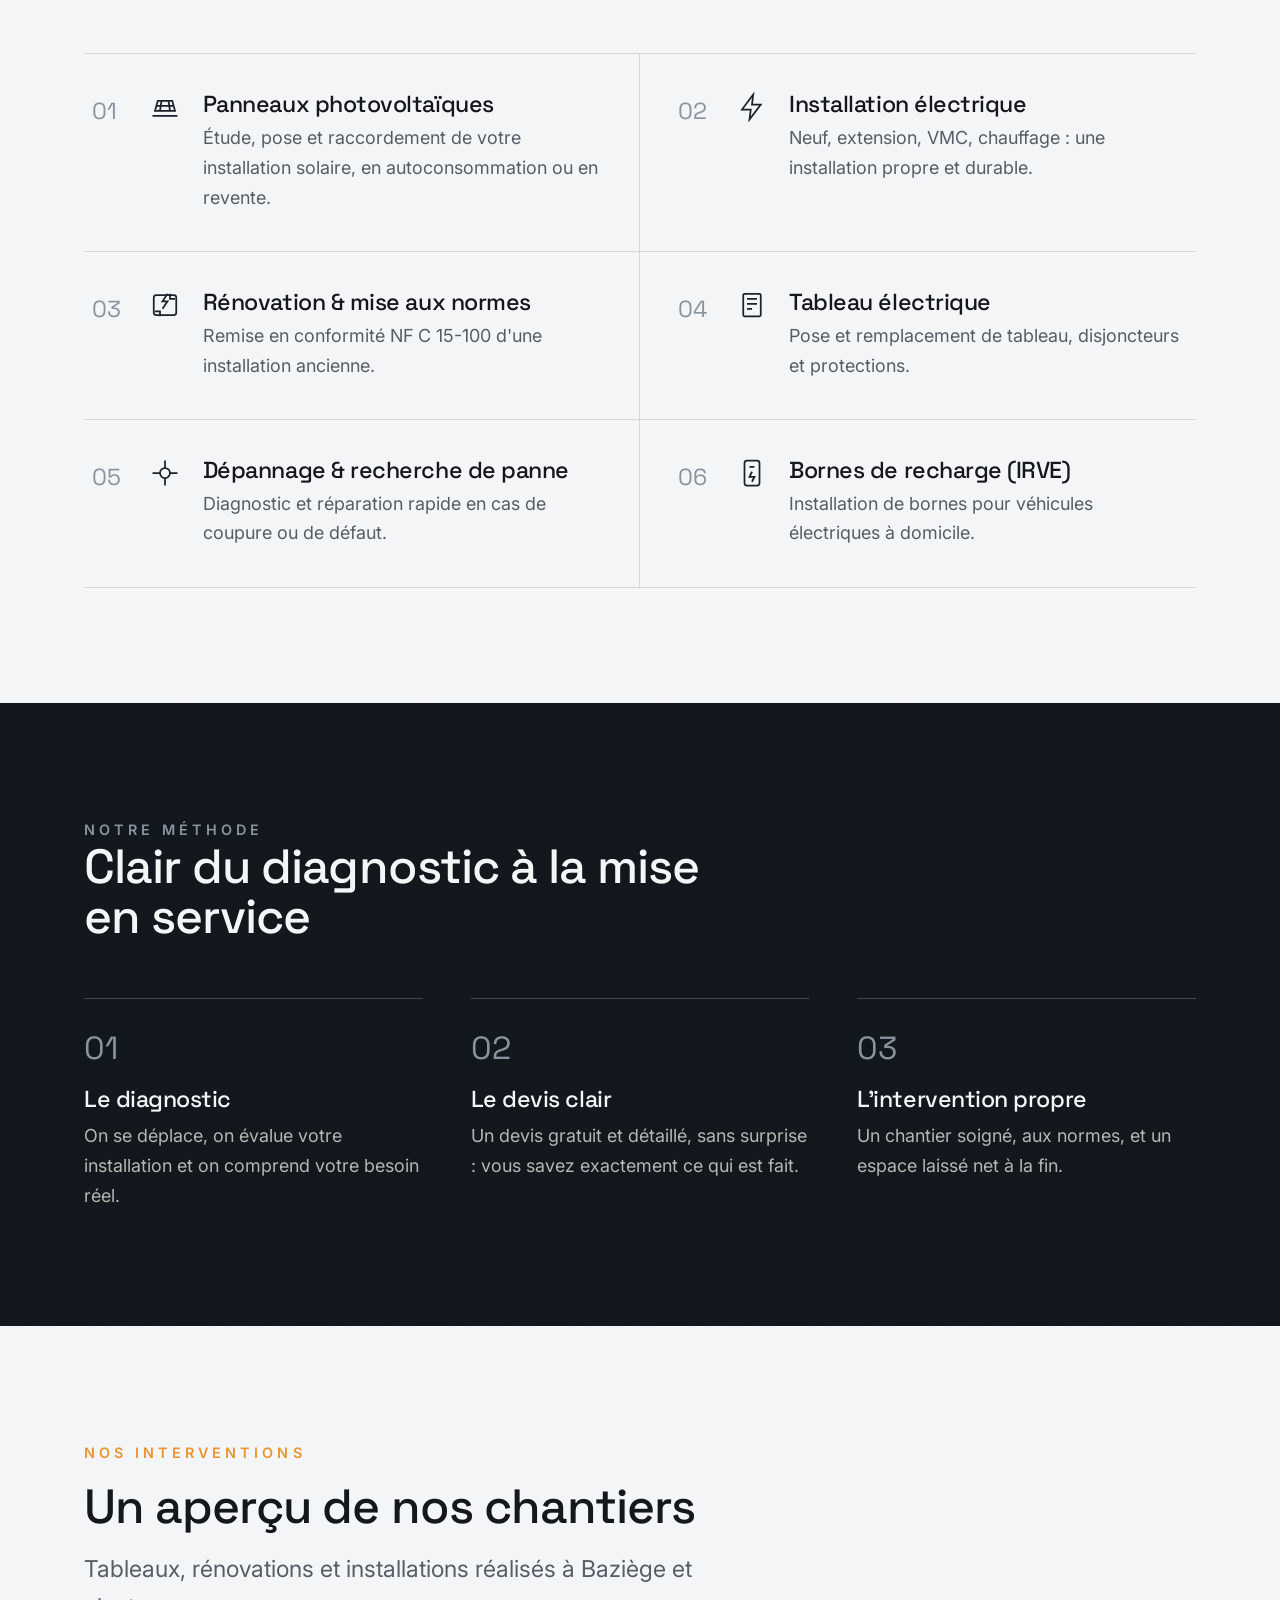
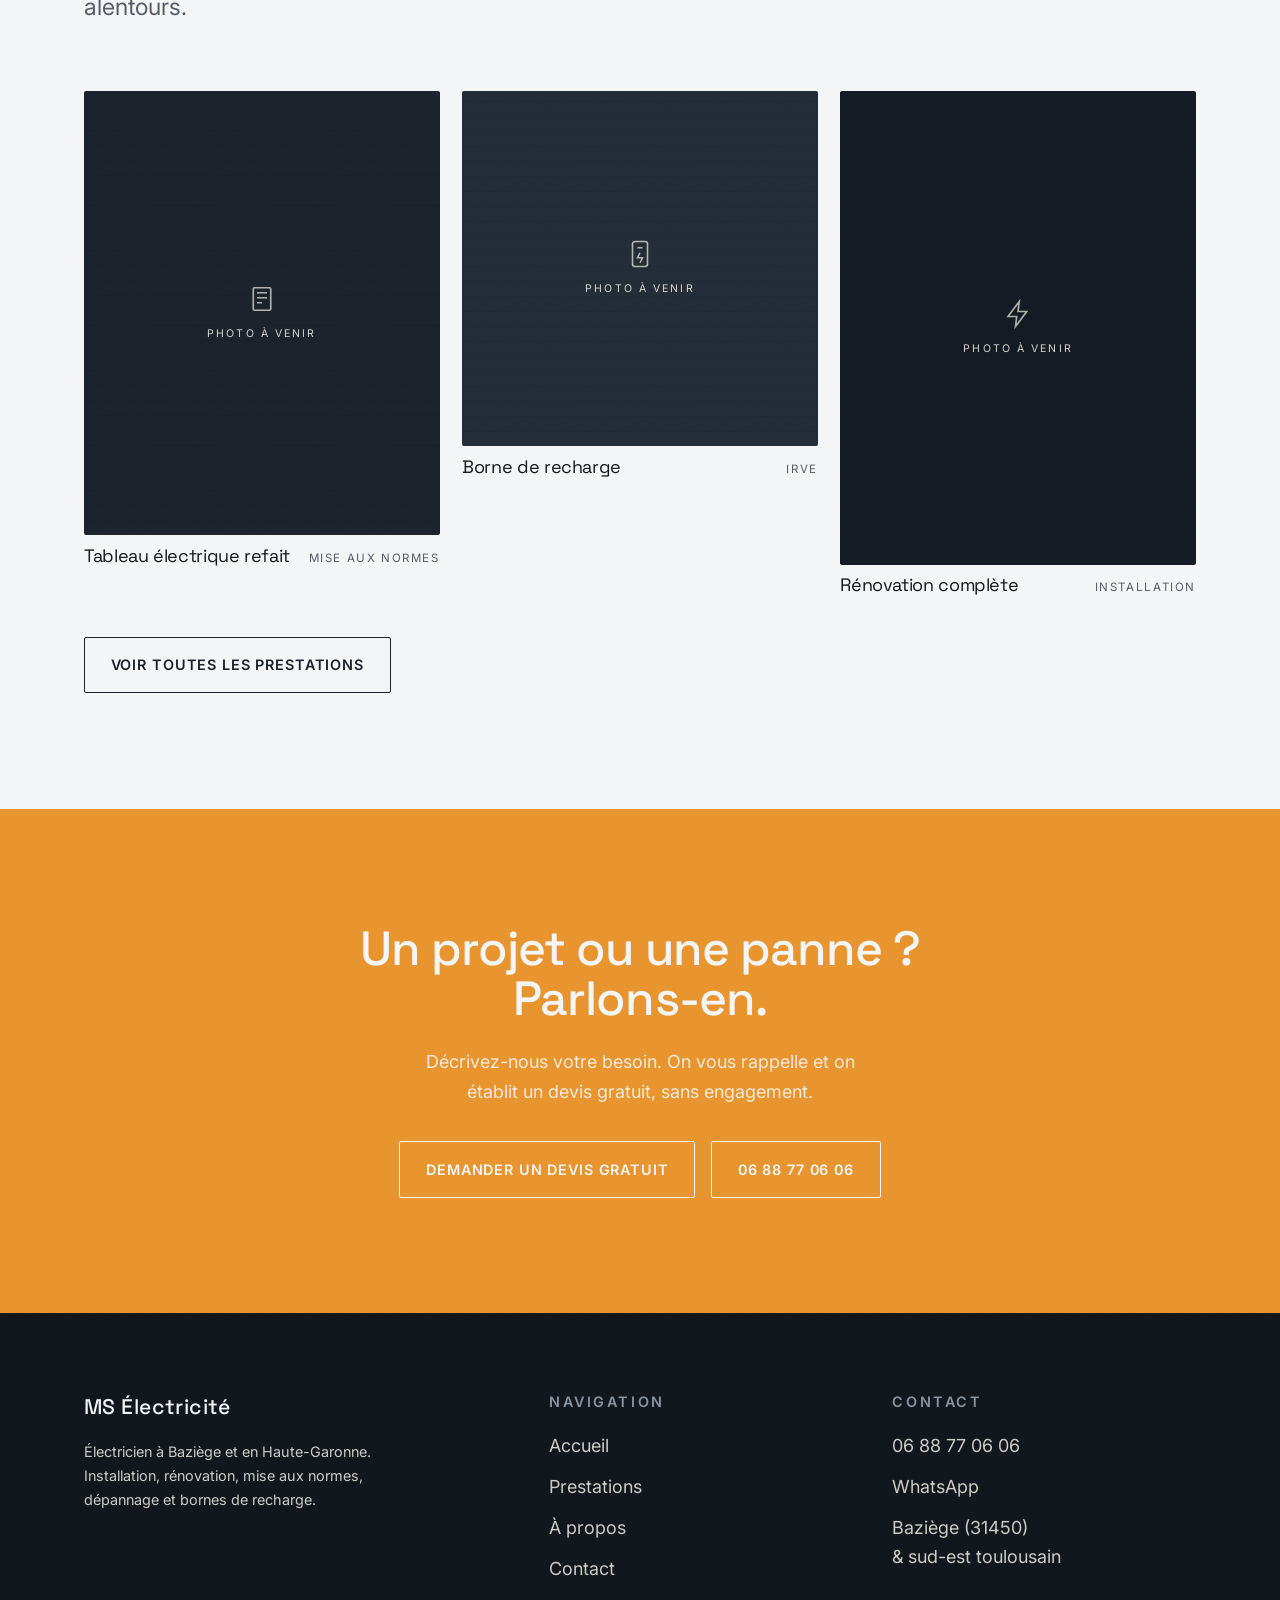
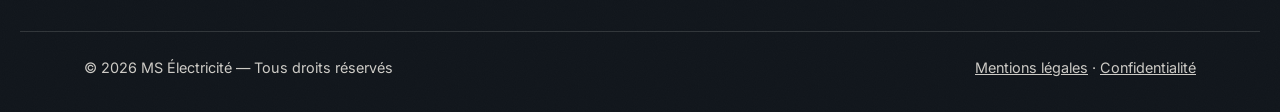
==== commit 885b153a: "Ajoute le photovoltaique, corrige le telephone et retire la mention d'avis non verifiee - Nouvelle p" ====
--- a/index.html
+++ b/index.html
@@ -3,14 +3,14 @@
 <head>
   <meta charset="UTF-8">
   <meta name="viewport" content="width=device-width, initial-scale=1.0">
-  <title>Électricien à Baziège (31) — installation, rénovation, mise aux normes | MS Électricité</title>
-  <meta name="description" content="MS Électricité, votre électricien à Baziège et en Haute-Garonne. Installation, rénovation, mise aux normes NF C 15-100, tableau électrique, dépannage et bornes de recharge. Note Google 5/5. Devis gratuit.">
+  <title>Électricien &amp; installateur photovoltaïque à Baziège (31) — MS Électricité</title>
+  <meta name="description" content="MS Électricité, votre électricien et installateur de panneaux photovoltaïques à Baziège et en Haute-Garonne. 23 ans d'expérience : installation, rénovation, mise aux normes, dépannage, bornes de recharge. Devis gratuit.">
   <link rel="canonical" href="https://sprintalex.github.io/ms-electricite-site/">
   <meta name="robots" content="noindex, follow">
   <meta property="og:type" content="website">
   <meta property="og:locale" content="fr_FR">
-  <meta property="og:title" content="Électricien à Baziège (31) | MS Électricité">
-  <meta property="og:description" content="Installation, rénovation, mise aux normes, dépannage et bornes de recharge en Haute-Garonne. Devis gratuit.">
+  <meta property="og:title" content="Électricien &amp; photovoltaïque à Baziège (31) | MS Électricité">
+  <meta property="og:description" content="Électricité générale et panneaux photovoltaïques en Haute-Garonne. 23 ans d'expérience. Devis gratuit.">
   <meta property="og:url" content="https://sprintalex.github.io/ms-electricite-site/">
   <meta property="og:site_name" content="MS Électricité">
   <link rel="icon" href="assets/favicon.svg" type="image/svg+xml">
@@ -24,10 +24,10 @@
     "@context": "https://schema.org",
     "@type": "Electrician",
     "name": "MS Électricité",
-    "description": "Électricien à Baziège : installation, rénovation, mise aux normes NF C 15-100, tableau électrique, dépannage et bornes de recharge.",
+    "description": "Électricien et installateur de panneaux photovoltaïques à Baziège : installation, rénovation, mise aux normes NF C 15-100, dépannage, bornes de recharge. 23 ans d'expérience.",
     "image": "https://sprintalex.github.io/ms-electricite-site/assets/og-cover.jpg",
     "url": "https://sprintalex.github.io/ms-electricite-site/",
-    "telephone": "+33608531144",
+    "telephone": "+33688770606",
     "priceRange": "$$",
     "address": {
       "@type": "PostalAddress",
@@ -37,8 +37,8 @@
       "addressCountry": "FR"
     },
     "geo": { "@type": "GeoCoordinates", "latitude": 43.4614, "longitude": 1.6294 },
-    "areaServed": ["Baziège", "Montgiscard", "Castanet-Tolosan", "Escalquens", "Haute-Garonne"],
-    "aggregateRating": { "@type": "AggregateRating", "ratingValue": "5.0", "bestRating": "5", "ratingCount": "1" },
+    "areaServed": ["Baziège", "Villefranche-de-Lauragais", "Ramonville-Saint-Agne", "Castanet-Tolosan", "Toulouse", "Haute-Garonne"],
+    "slogan": "Électricité générale et panneaux photovoltaïques à Baziège depuis plus de 20 ans",
     "openingHoursSpecification": [{
       "@type": "OpeningHoursSpecification",
       "dayOfWeek": ["Monday","Tuesday","Wednesday","Thursday","Friday"],
@@ -46,6 +46,7 @@
     }],
     "makesOffer": [
       { "@type": "Offer", "itemOffered": { "@type": "Service", "name": "Installation électrique" } },
+      { "@type": "Offer", "itemOffered": { "@type": "Service", "name": "Installation de panneaux photovoltaïques" } },
       { "@type": "Offer", "itemOffered": { "@type": "Service", "name": "Rénovation et mise aux normes" } },
       { "@type": "Offer", "itemOffered": { "@type": "Service", "name": "Tableau électrique" } },
       { "@type": "Offer", "itemOffered": { "@type": "Service", "name": "Dépannage électrique" } },
@@ -76,7 +77,7 @@
       <a href="a-propos.html">À propos</a>
       <a href="contact.html">Contact</a>
       <a href="contact.html" class="btn btn--primary">Demander un devis</a>
-      <a href="tel:+33608531144" class="btn btn--ghost">06 08 53 11 44</a>
+      <a href="tel:+33688770606" class="btn btn--ghost">06 88 77 06 06</a>
     </div>
   </header>
 
@@ -85,14 +86,14 @@
     <section class="hero">
       <div class="hero-grid">
         <div class="hero-text">
-          <p class="kicker">Électricien · Baziège &amp; Haute-Garonne</p>
-          <h1>Une installation électrique <em>sûre et aux normes</em></h1>
-          <p class="lead">Installation, rénovation, mise aux normes, dépannage et bornes de recharge. Un travail soigné, dans les règles, à Baziège et dans tout le sud-est toulousain.</p>
+          <p class="kicker">Électricien &amp; photovoltaïque · Baziège &amp; sud-est toulousain</p>
+          <h1>Électricité &amp; <em>panneaux photovoltaïques</em> à Baziège</h1>
+          <p class="lead">23 ans d'expérience. Installation électrique, panneaux photovoltaïques, rénovation, mise aux normes et dépannage — à Baziège, Villefranche-de-Lauragais, Ramonville et dans tout le sud-est toulousain.</p>
           <div class="hero-actions">
             <a href="contact.html" class="btn btn--primary">Demander un devis gratuit</a>
-            <a href="tel:+33608531144" class="btn btn--ghost" aria-label="Appeler MS Électricité">
+            <a href="tel:+33688770606" class="btn btn--ghost" aria-label="Appeler MS Électricité">
               <svg viewBox="0 0 24 24" fill="none" stroke="currentColor" stroke-width="1.6"><path d="M22 16.92v3a2 2 0 0 1-2.18 2 19.79 19.79 0 0 1-8.63-3.07 19.5 19.5 0 0 1-6-6 19.79 19.79 0 0 1-3.07-8.67A2 2 0 0 1 4.11 2h3a2 2 0 0 1 2 1.72c.13.96.36 1.9.7 2.81a2 2 0 0 1-.45 2.11L8.09 9.91a16 16 0 0 0 6 6l1.27-1.27a2 2 0 0 1 2.11-.45c.9.34 1.85.57 2.81.7A2 2 0 0 1 22 16.92z"/></svg>
-              06 08 53 11 44
+              06 88 77 06 06
             </a>
           </div>
         </div>
@@ -131,33 +132,33 @@
         <div class="services">
           <article class="service reveal">
             <span class="service-idx">01</span>
+            <span class="service-ico"><svg viewBox="0 0 24 24"><path d="M4 15h16l-2.2-8H6.2L4 15zM2 19h20M9.2 7L8 15M14.8 7L16 15M5.3 11h13.4"/></svg></span>
+            <div><h3>Panneaux photovoltaïques</h3><p>Étude, pose et raccordement de votre installation solaire, en autoconsommation ou en revente.</p></div>
+          </article>
+          <article class="service reveal">
+            <span class="service-idx">02</span>
             <span class="service-ico"><svg viewBox="0 0 24 24"><path d="M13 2L4 14h7l-1 8 9-12h-7l1-8z"/></svg></span>
             <div><h3>Installation électrique</h3><p>Neuf, extension, VMC, chauffage : une installation propre et durable.</p></div>
           </article>
           <article class="service reveal">
-            <span class="service-idx">02</span>
+            <span class="service-idx">03</span>
             <span class="service-ico"><svg viewBox="0 0 24 24"><path d="M20 7h-4V3M4 17h4v4M14 3l-4 6h4l-4 6"/><rect x="3" y="4" width="18" height="16" rx="2"/></svg></span>
             <div><h3>Rénovation &amp; mise aux normes</h3><p>Remise en conformité NF C 15-100 d'une installation ancienne.</p></div>
           </article>
           <article class="service reveal">
-            <span class="service-idx">03</span>
+            <span class="service-idx">04</span>
             <span class="service-ico"><svg viewBox="0 0 24 24"><rect x="5" y="3" width="14" height="18" rx="1"/><path d="M8 7h8M8 11h8M8 15h4"/></svg></span>
             <div><h3>Tableau électrique</h3><p>Pose et remplacement de tableau, disjoncteurs et protections.</p></div>
           </article>
           <article class="service reveal">
-            <span class="service-idx">04</span>
+            <span class="service-idx">05</span>
             <span class="service-ico"><svg viewBox="0 0 24 24"><path d="M12 2v6M12 16v6M2 12h6M16 12h6"/><circle cx="12" cy="12" r="4"/></svg></span>
             <div><h3>Dépannage &amp; recherche de panne</h3><p>Diagnostic et réparation rapide en cas de coupure ou de défaut.</p></div>
           </article>
           <article class="service reveal">
-            <span class="service-idx">05</span>
+            <span class="service-idx">06</span>
             <span class="service-ico"><svg viewBox="0 0 24 24"><rect x="6" y="2" width="12" height="20" rx="2"/><path d="M10 7h4M12 11l-2 4h4l-2 4"/></svg></span>
             <div><h3>Bornes de recharge (IRVE)</h3><p>Installation de bornes pour véhicules électriques à domicile.</p></div>
-          </article>
-          <article class="service reveal">
-            <span class="service-idx">06</span>
-            <span class="service-ico"><svg viewBox="0 0 24 24"><path d="M9 18h6M10 22h4M12 2a7 7 0 0 0-4 12.7c.6.5 1 1.3 1 2.1V17h6v-.2c0-.8.4-1.6 1-2.1A7 7 0 0 0 12 2z"/></svg></span>
-            <div><h3>Domotique &amp; éclairage</h3><p>Éclairage LED, prises connectées, pilotage et confort du logement.</p></div>
           </article>
         </div>
       </div>
@@ -200,7 +201,7 @@
         <p class="reveal">Décrivez-nous votre besoin. On vous rappelle et on établit un devis gratuit, sans engagement.</p>
         <div class="cta-actions reveal">
           <a href="contact.html" class="btn btn--light">Demander un devis gratuit</a>
-          <a href="tel:+33608531144" class="btn btn--light">06 08 53 11 44</a>
+          <a href="tel:+33688770606" class="btn btn--light">06 88 77 06 06</a>
         </div>
       </div>
     </section>
@@ -224,8 +225,8 @@
       <div class="footer-col">
         <h4>Contact</h4>
         <ul>
-          <li><a href="tel:+33608531144">06 08 53 11 44</a></li>
-          <li><a href="https://wa.me/33608531144" target="_blank" rel="noopener">WhatsApp</a></li>
+          <li><a href="tel:+33688770606">06 88 77 06 06</a></li>
+          <li><a href="https://wa.me/33688770606" target="_blank" rel="noopener">WhatsApp</a></li>
           <li>Baziège (31450)<br>&amp; sud-est toulousain</li>
         </ul>
       </div>
@@ -237,10 +238,10 @@
   </footer>
 
   <nav class="sticky-bar" aria-label="Actions rapides">
-    <a class="sb-call" href="tel:+33608531144"><svg viewBox="0 0 24 24" fill="none" stroke="currentColor" stroke-width="1.7"><path d="M22 16.92v3a2 2 0 0 1-2.18 2 19.79 19.79 0 0 1-8.63-3.07 19.5 19.5 0 0 1-6-6 19.79 19.79 0 0 1-3.07-8.67A2 2 0 0 1 4.11 2h3a2 2 0 0 1 2 1.72c.13.96.36 1.9.7 2.81a2 2 0 0 1-.45 2.11L8.09 9.91a16 16 0 0 0 6 6l1.27-1.27a2 2 0 0 1 2.11-.45c.9.34 1.85.57 2.81.7A2 2 0 0 1 22 16.92z"/></svg>Appeler</a>
+    <a class="sb-call" href="tel:+33688770606"><svg viewBox="0 0 24 24" fill="none" stroke="currentColor" stroke-width="1.7"><path d="M22 16.92v3a2 2 0 0 1-2.18 2 19.79 19.79 0 0 1-8.63-3.07 19.5 19.5 0 0 1-6-6 19.79 19.79 0 0 1-3.07-8.67A2 2 0 0 1 4.11 2h3a2 2 0 0 1 2 1.72c.13.96.36 1.9.7 2.81a2 2 0 0 1-.45 2.11L8.09 9.91a16 16 0 0 0 6 6l1.27-1.27a2 2 0 0 1 2.11-.45c.9.34 1.85.57 2.81.7A2 2 0 0 1 22 16.92z"/></svg>Appeler</a>
     <a class="sb-quote" href="contact.html">Devis gratuit</a>
   </nav>
-  <a class="wa-float" href="https://wa.me/33608531144?text=Bonjour%2C%20je%20souhaite%20un%20devis%20pour%20des%20travaux%20d%27%C3%A9lectricit%C3%A9." target="_blank" rel="noopener" aria-label="Contacter sur WhatsApp"><svg viewBox="0 0 24 24"><path d="M17.5 14.4c-.3-.2-1.7-.9-2-1-.3-.1-.5-.2-.6.1-.2.3-.7 1-.8 1.1-.2.2-.3.2-.6.1-1.5-.7-2.5-1.3-3.4-3-.3-.5.3-.4.7-1.4.1-.2 0-.4 0-.5s-.6-1.5-.9-2.1c-.2-.5-.4-.5-.6-.5h-.5c-.2 0-.5.1-.7.4-.3.3-1 1-1 2.4s1 2.8 1.2 3c.1.2 2 3.1 5 4.3 2.5 1 2.5.7 3 .6.5-.1 1.7-.7 1.9-1.3.2-.6.2-1.2.1-1.3-.1-.1-.3-.2-.6-.4zM12 2a10 10 0 0 0-8.5 15.3L2 22l4.8-1.5A10 10 0 1 0 12 2zm0 18a8 8 0 0 1-4.1-1.1l-.3-.2-2.9.9.9-2.8-.2-.3A8 8 0 1 1 12 20z"/></svg></a>
+  <a class="wa-float" href="https://wa.me/33688770606?text=Bonjour%2C%20je%20souhaite%20un%20devis%20pour%20des%20travaux%20d%27%C3%A9lectricit%C3%A9." target="_blank" rel="noopener" aria-label="Contacter sur WhatsApp"><svg viewBox="0 0 24 24"><path d="M17.5 14.4c-.3-.2-1.7-.9-2-1-.3-.1-.5-.2-.6.1-.2.3-.7 1-.8 1.1-.2.2-.3.2-.6.1-1.5-.7-2.5-1.3-3.4-3-.3-.5.3-.4.7-1.4.1-.2 0-.4 0-.5s-.6-1.5-.9-2.1c-.2-.5-.4-.5-.6-.5h-.5c-.2 0-.5.1-.7.4-.3.3-1 1-1 2.4s1 2.8 1.2 3c.1.2 2 3.1 5 4.3 2.5 1 2.5.7 3 .6.5-.1 1.7-.7 1.9-1.3.2-.6.2-1.2.1-1.3-.1-.1-.3-.2-.6-.4zM12 2a10 10 0 0 0-8.5 15.3L2 22l4.8-1.5A10 10 0 1 0 12 2zm0 18a8 8 0 0 1-4.1-1.1l-.3-.2-2.9.9.9-2.8-.2-.3A8 8 0 1 1 12 20z"/></svg></a>
 
   <script src="js/main.js" defer></script>
 </body>
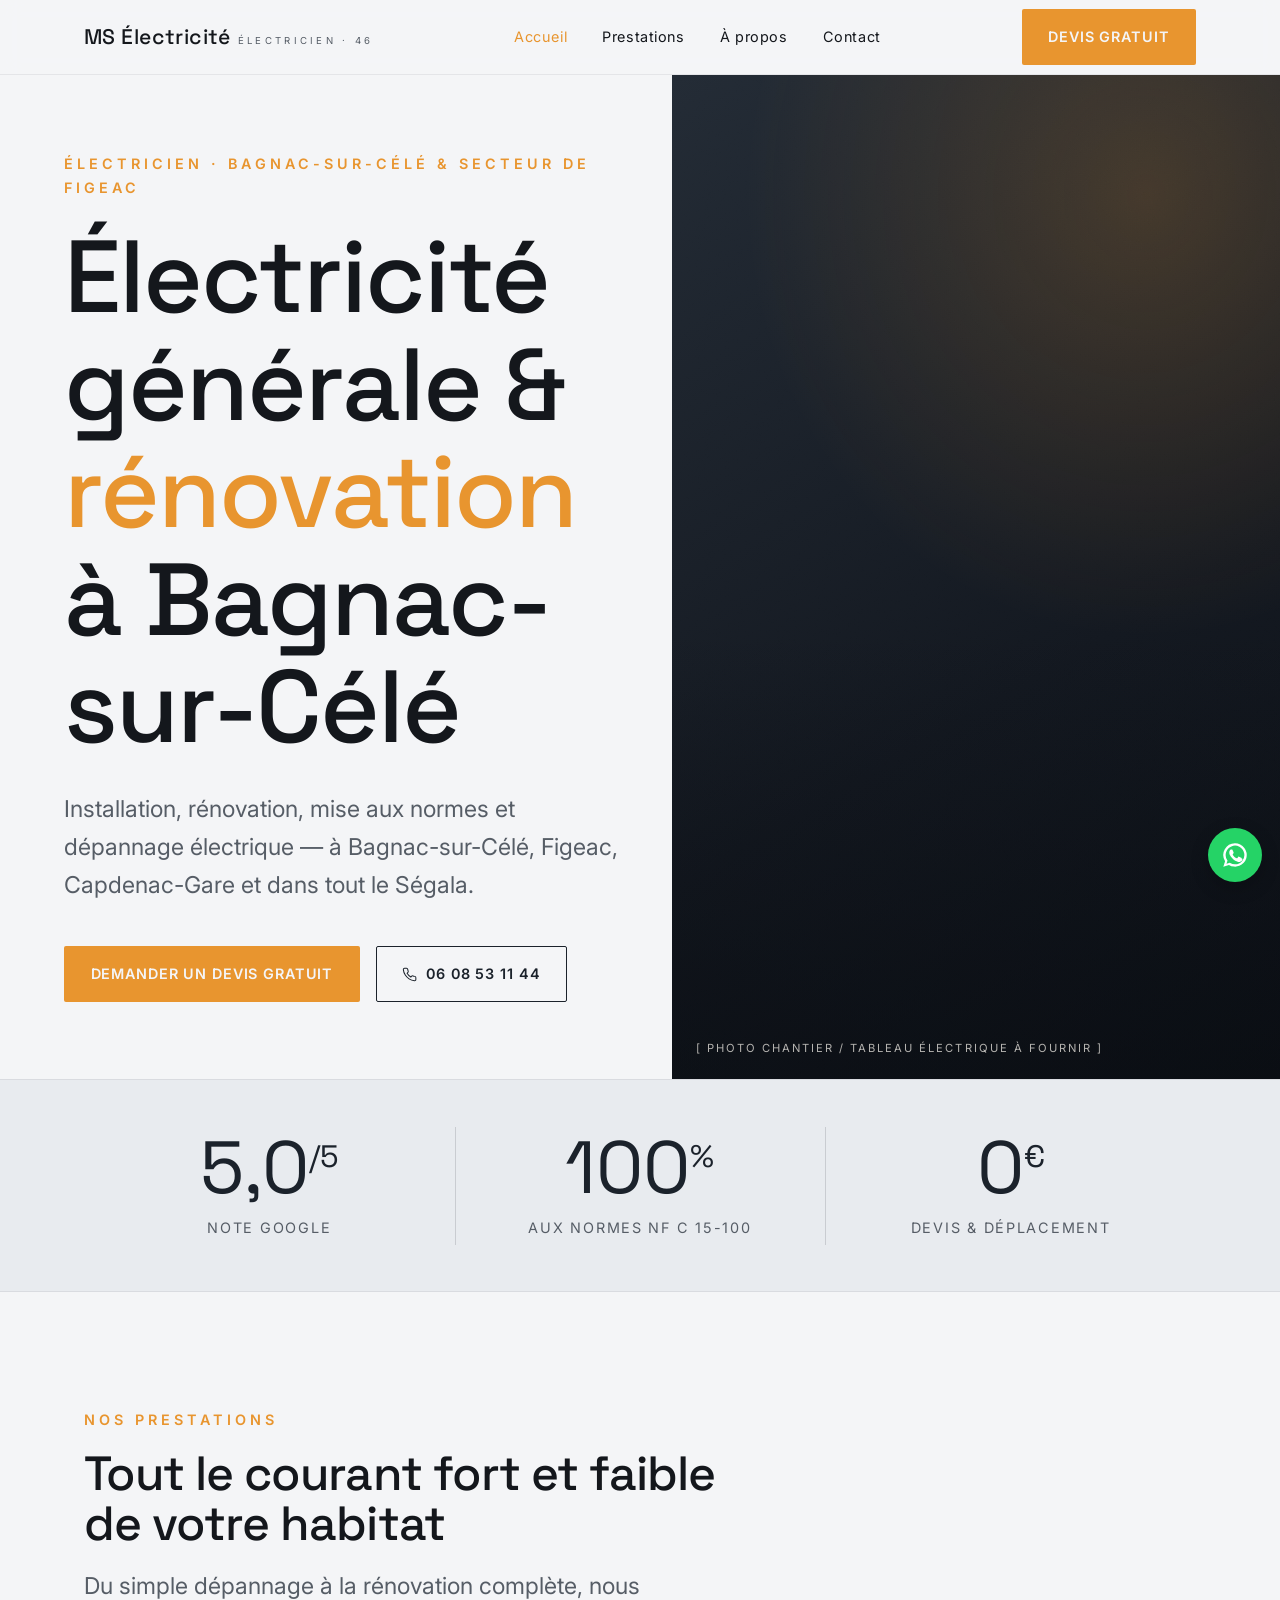
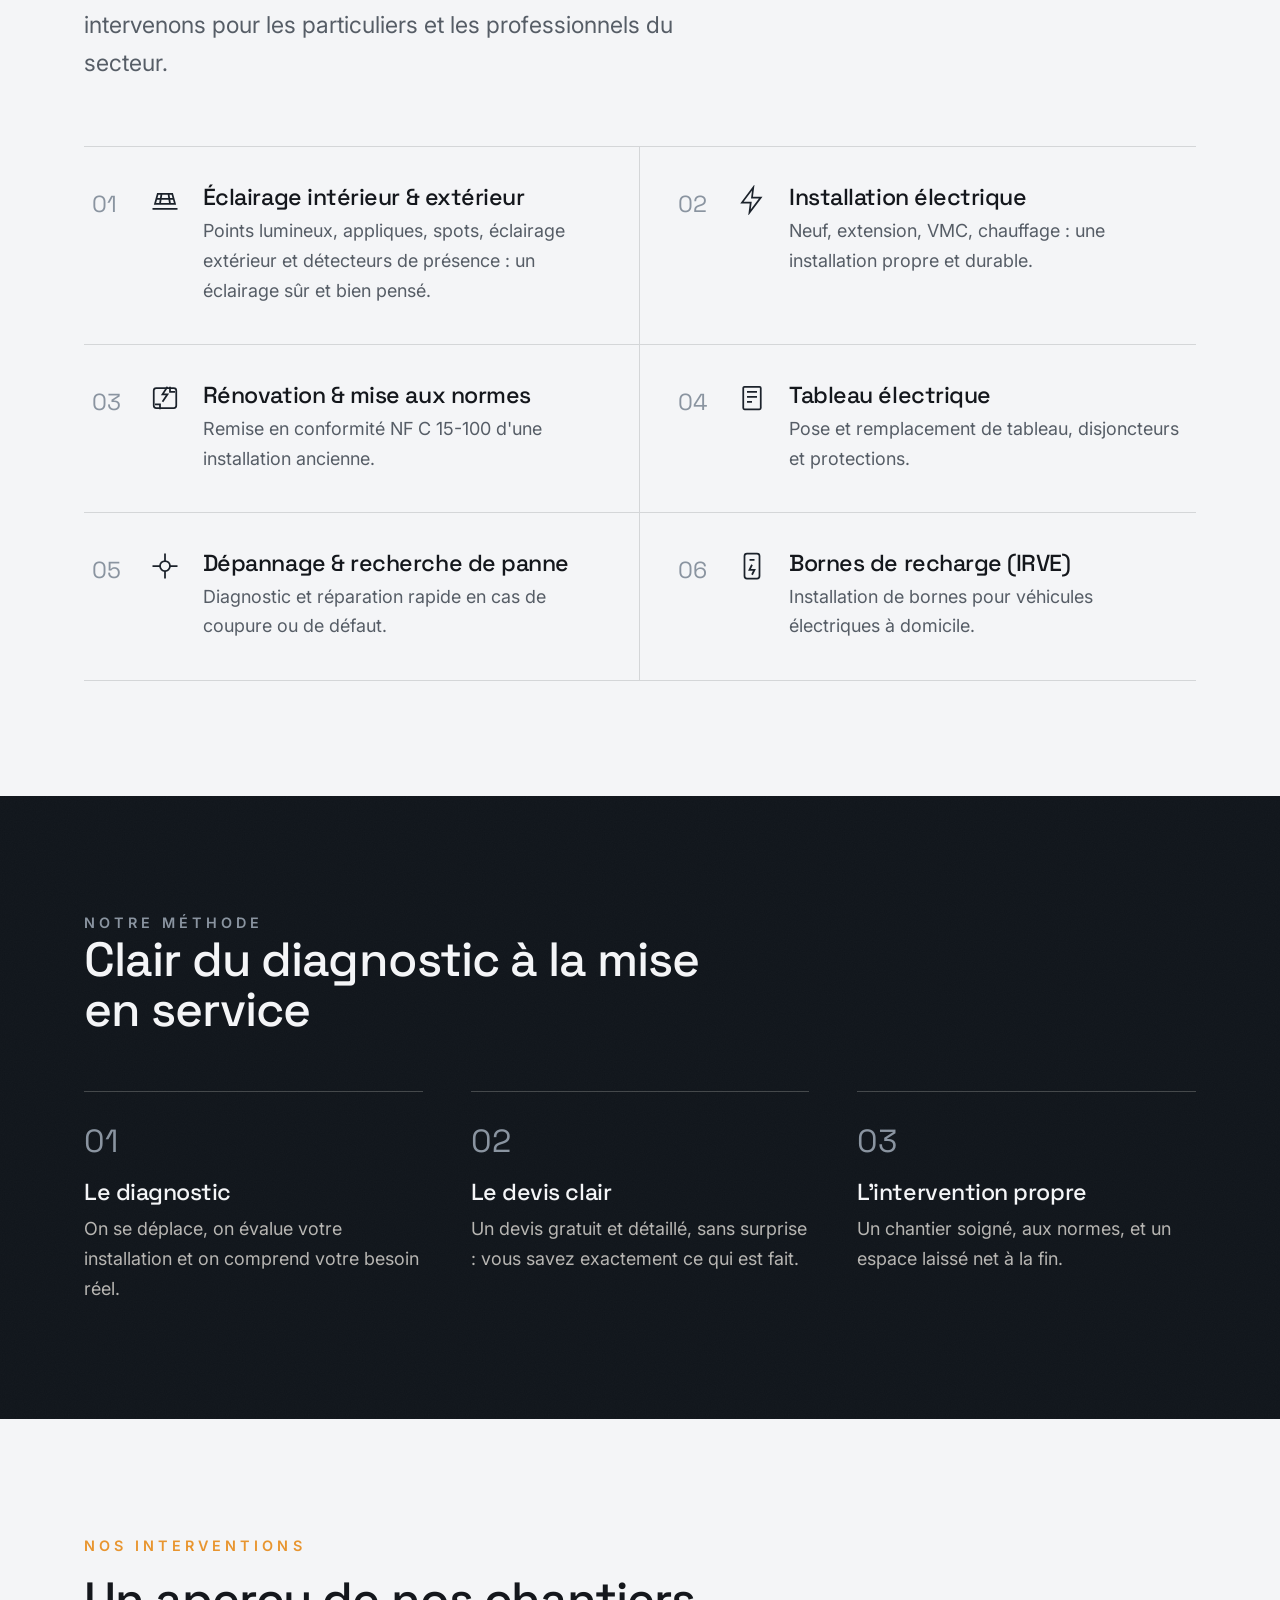
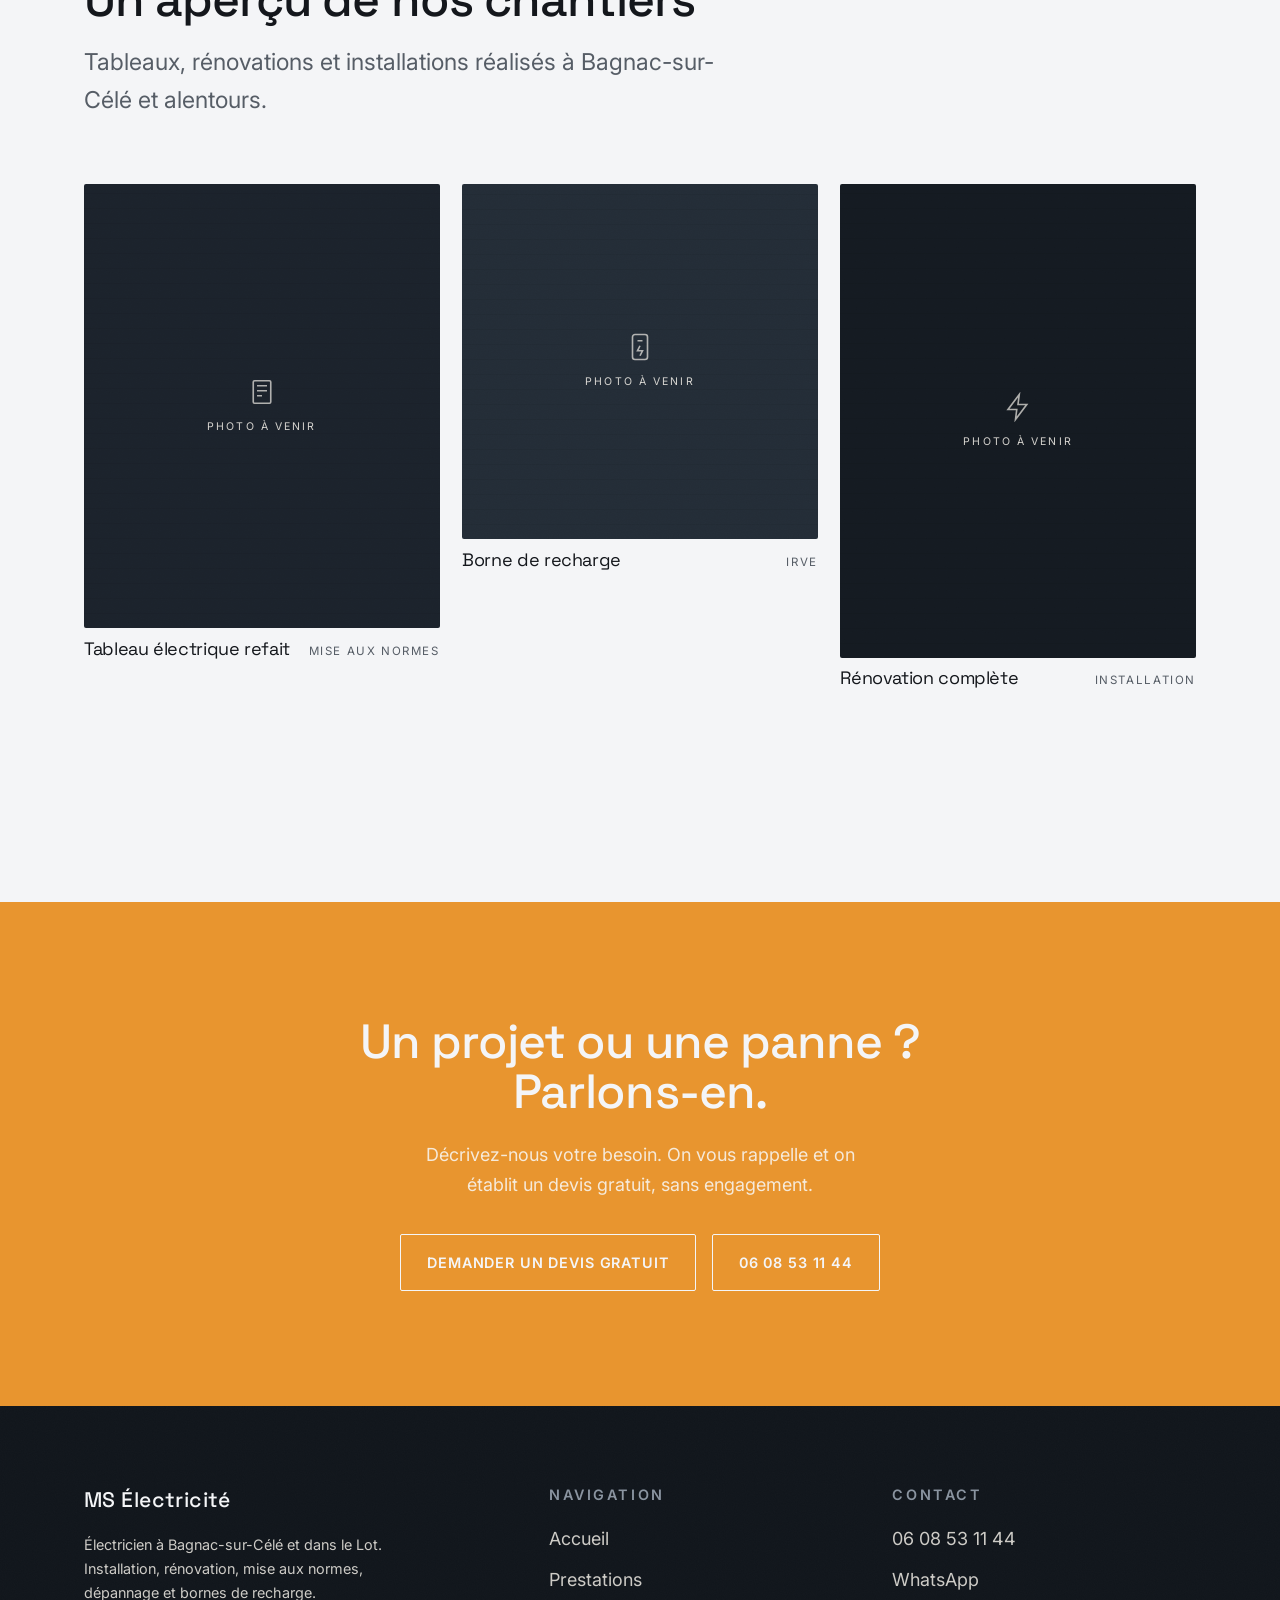
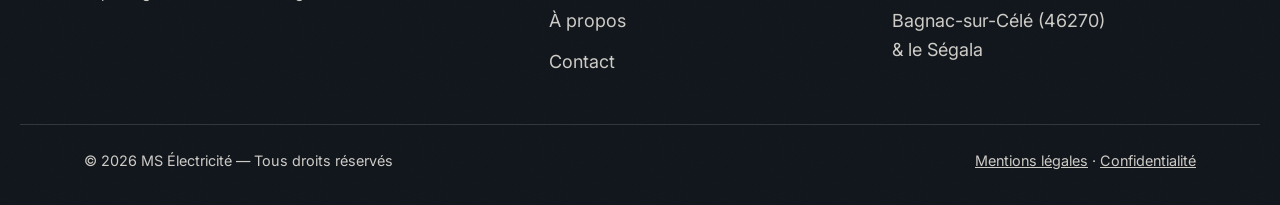
==== commit 11974c2f: "Recentre le site sur Bagnac-sur-Célé (46) — bon prospect Le site visait par erreur une homonyme (Baz" ====
--- a/index.html
+++ b/index.html
@@ -3,14 +3,14 @@
 <head>
   <meta charset="UTF-8">
   <meta name="viewport" content="width=device-width, initial-scale=1.0">
-  <title>Électricien &amp; installateur photovoltaïque à Baziège (31) — MS Électricité</title>
-  <meta name="description" content="MS Électricité, votre électricien et installateur de panneaux photovoltaïques à Baziège et en Haute-Garonne. 23 ans d'expérience : installation, rénovation, mise aux normes, dépannage, bornes de recharge. Devis gratuit.">
+  <title>Électricien à Bagnac-sur-Célé (46) — installation, rénovation, dépannage | MS Électricité</title>
+  <meta name="description" content="MS Électricité, votre électricien à Bagnac-sur-Célé et dans le Lot : installation, rénovation, mise aux normes, dépannage et bornes de recharge. Devis gratuit et déplacement offert.">
   <link rel="canonical" href="https://sprintalex.github.io/ms-electricite-site/">
   <meta name="robots" content="noindex, follow">
   <meta property="og:type" content="website">
   <meta property="og:locale" content="fr_FR">
-  <meta property="og:title" content="Électricien &amp; photovoltaïque à Baziège (31) | MS Électricité">
-  <meta property="og:description" content="Électricité générale et panneaux photovoltaïques en Haute-Garonne. 23 ans d'expérience. Devis gratuit.">
+  <meta property="og:title" content="Électricien à Bagnac-sur-Célé (46) | MS Électricité">
+  <meta property="og:description" content="Électricité générale, rénovation et dépannage dans le Lot. Devis gratuit.">
   <meta property="og:url" content="https://sprintalex.github.io/ms-electricite-site/">
   <meta property="og:site_name" content="MS Électricité">
   <link rel="icon" href="assets/favicon.svg" type="image/svg+xml">
@@ -24,21 +24,21 @@
     "@context": "https://schema.org",
     "@type": "Electrician",
     "name": "MS Électricité",
-    "description": "Électricien et installateur de panneaux photovoltaïques à Baziège : installation, rénovation, mise aux normes NF C 15-100, dépannage, bornes de recharge. 23 ans d'expérience.",
+    "description": "Électricien à Bagnac-sur-Célé : installation, rénovation, mise aux normes NF C 15-100, dépannage et bornes de recharge.",
     "image": "https://sprintalex.github.io/ms-electricite-site/assets/og-cover.jpg",
     "url": "https://sprintalex.github.io/ms-electricite-site/",
-    "telephone": "+33688770606",
+    "telephone": "+33608531144",
     "priceRange": "$$",
     "address": {
       "@type": "PostalAddress",
-      "addressLocality": "Baziège",
-      "postalCode": "31450",
+      "addressLocality": "Bagnac-sur-Célé",
+      "postalCode": "46270",
       "addressRegion": "Occitanie",
       "addressCountry": "FR"
     },
-    "geo": { "@type": "GeoCoordinates", "latitude": 43.4614, "longitude": 1.6294 },
-    "areaServed": ["Baziège", "Villefranche-de-Lauragais", "Ramonville-Saint-Agne", "Castanet-Tolosan", "Toulouse", "Haute-Garonne"],
-    "slogan": "Électricité générale et panneaux photovoltaïques à Baziège depuis plus de 20 ans",
+    "geo": { "@type": "GeoCoordinates", "latitude": 44.6728, "longitude": 2.1568 },
+    "areaServed": ["Bagnac-sur-Célé", "Figeac", "Capdenac-Gare", "Maurs", "Le Ségala", "Lot"],
+    "slogan": "Votre électricien de proximité à Bagnac-sur-Célé et dans le Lot",
     "openingHoursSpecification": [{
       "@type": "OpeningHoursSpecification",
       "dayOfWeek": ["Monday","Tuesday","Wednesday","Thursday","Friday"],
@@ -46,7 +46,7 @@
     }],
     "makesOffer": [
       { "@type": "Offer", "itemOffered": { "@type": "Service", "name": "Installation électrique" } },
-      { "@type": "Offer", "itemOffered": { "@type": "Service", "name": "Installation de panneaux photovoltaïques" } },
+      { "@type": "Offer", "itemOffered": { "@type": "Service", "name": "Éclairage intérieur et extérieur" } },
       { "@type": "Offer", "itemOffered": { "@type": "Service", "name": "Rénovation et mise aux normes" } },
       { "@type": "Offer", "itemOffered": { "@type": "Service", "name": "Tableau électrique" } },
       { "@type": "Offer", "itemOffered": { "@type": "Service", "name": "Dépannage électrique" } },
@@ -60,7 +60,7 @@
   <header class="site-header">
     <div class="wrap nav">
       <a class="brand" href="index.html" aria-label="MS Électricité, accueil">
-        <b>MS Électricité</b><span>Électricien · 31</span>
+        <b>MS Électricité</b><span>Électricien · 46</span>
       </a>
       <nav class="nav-links" aria-label="Navigation principale">
         <a href="index.html" aria-current="page" class="ulink">Accueil</a>
@@ -77,7 +77,7 @@
       <a href="a-propos.html">À propos</a>
       <a href="contact.html">Contact</a>
       <a href="contact.html" class="btn btn--primary">Demander un devis</a>
-      <a href="tel:+33688770606" class="btn btn--ghost">06 88 77 06 06</a>
+      <a href="tel:+33608531144" class="btn btn--ghost">06 08 53 11 44</a>
     </div>
   </header>
 
@@ -86,14 +86,14 @@
     <section class="hero">
       <div class="hero-grid">
         <div class="hero-text">
-          <p class="kicker">Électricien &amp; photovoltaïque · Baziège &amp; sud-est toulousain</p>
-          <h1>Électricité &amp; <em>panneaux photovoltaïques</em> à Baziège</h1>
-          <p class="lead">23 ans d'expérience. Installation électrique, panneaux photovoltaïques, rénovation, mise aux normes et dépannage — à Baziège, Villefranche-de-Lauragais, Ramonville et dans tout le sud-est toulousain.</p>
+          <p class="kicker">Électricien · Bagnac-sur-Célé &amp; secteur de Figeac</p>
+          <h1>Électricité générale &amp; <em>rénovation</em> à Bagnac-sur-Célé</h1>
+          <p class="lead">Installation, rénovation, mise aux normes et dépannage électrique — à Bagnac-sur-Célé, Figeac, Capdenac-Gare et dans tout le Ségala.</p>
           <div class="hero-actions">
             <a href="contact.html" class="btn btn--primary">Demander un devis gratuit</a>
-            <a href="tel:+33688770606" class="btn btn--ghost" aria-label="Appeler MS Électricité">
+            <a href="tel:+33608531144" class="btn btn--ghost" aria-label="Appeler MS Électricité">
               <svg viewBox="0 0 24 24" fill="none" stroke="currentColor" stroke-width="1.6"><path d="M22 16.92v3a2 2 0 0 1-2.18 2 19.79 19.79 0 0 1-8.63-3.07 19.5 19.5 0 0 1-6-6 19.79 19.79 0 0 1-3.07-8.67A2 2 0 0 1 4.11 2h3a2 2 0 0 1 2 1.72c.13.96.36 1.9.7 2.81a2 2 0 0 1-.45 2.11L8.09 9.91a16 16 0 0 0 6 6l1.27-1.27a2 2 0 0 1 2.11-.45c.9.34 1.85.57 2.81.7A2 2 0 0 1 22 16.92z"/></svg>
-              06 88 77 06 06
+              06 08 53 11 44
             </a>
           </div>
         </div>
@@ -133,7 +133,7 @@
           <article class="service reveal">
             <span class="service-idx">01</span>
             <span class="service-ico"><svg viewBox="0 0 24 24"><path d="M4 15h16l-2.2-8H6.2L4 15zM2 19h20M9.2 7L8 15M14.8 7L16 15M5.3 11h13.4"/></svg></span>
-            <div><h3>Panneaux photovoltaïques</h3><p>Étude, pose et raccordement de votre installation solaire, en autoconsommation ou en revente.</p></div>
+            <div><h3>Éclairage intérieur &amp; extérieur</h3><p>Points lumineux, appliques, spots, éclairage extérieur et détecteurs de présence : un éclairage sûr et bien pensé.</p></div>
           </article>
           <article class="service reveal">
             <span class="service-idx">02</span>
@@ -183,7 +183,7 @@
         <div class="section-head reveal">
           <p class="kicker">Nos interventions</p>
           <h2>Un aperçu de nos chantiers</h2>
-          <p class="lead">Tableaux, rénovations et installations réalisés à Baziège et alentours.</p>
+          <p class="lead">Tableaux, rénovations et installations réalisés à Bagnac-sur-Célé et alentours.</p>
         </div>
         <div class="gallery">
           <figure class="gitem reveal"><div class="gph gph-a gph-tint-1" role="img" aria-label="Placeholder chantier à fournir"><span class="gph-badge"><svg viewBox="0 0 24 24" fill="none" stroke="currentColor" stroke-width="1.3"><rect x="5" y="3" width="14" height="18" rx="1"/><path d="M8 7h8M8 11h8M8 15h4"/></svg><small>Photo à venir</small></span></div><figcaption class="gcap"><h3>Tableau électrique refait</h3><span>Mise aux normes</span></figcaption></figure>
@@ -201,7 +201,7 @@
         <p class="reveal">Décrivez-nous votre besoin. On vous rappelle et on établit un devis gratuit, sans engagement.</p>
         <div class="cta-actions reveal">
           <a href="contact.html" class="btn btn--light">Demander un devis gratuit</a>
-          <a href="tel:+33688770606" class="btn btn--light">06 88 77 06 06</a>
+          <a href="tel:+33608531144" class="btn btn--light">06 08 53 11 44</a>
         </div>
       </div>
     </section>
@@ -211,7 +211,7 @@
     <div class="wrap footer-grid">
       <div class="footer-brand">
         <a class="brand" href="index.html"><b>MS Électricité</b></a>
-        <p>Électricien à Baziège et en Haute-Garonne. Installation, rénovation, mise aux normes, dépannage et bornes de recharge.</p>
+        <p>Électricien à Bagnac-sur-Célé et dans le Lot. Installation, rénovation, mise aux normes, dépannage et bornes de recharge.</p>
       </div>
       <div class="footer-col">
         <h4>Navigation</h4>
@@ -225,9 +225,9 @@
       <div class="footer-col">
         <h4>Contact</h4>
         <ul>
-          <li><a href="tel:+33688770606">06 88 77 06 06</a></li>
-          <li><a href="https://wa.me/33688770606" target="_blank" rel="noopener">WhatsApp</a></li>
-          <li>Baziège (31450)<br>&amp; sud-est toulousain</li>
+          <li><a href="tel:+33608531144">06 08 53 11 44</a></li>
+          <li><a href="https://wa.me/33608531144" target="_blank" rel="noopener">WhatsApp</a></li>
+          <li>Bagnac-sur-Célé (46270)<br>&amp; le Ségala</li>
         </ul>
       </div>
     </div>
@@ -238,10 +238,10 @@
   </footer>
 
   <nav class="sticky-bar" aria-label="Actions rapides">
-    <a class="sb-call" href="tel:+33688770606"><svg viewBox="0 0 24 24" fill="none" stroke="currentColor" stroke-width="1.7"><path d="M22 16.92v3a2 2 0 0 1-2.18 2 19.79 19.79 0 0 1-8.63-3.07 19.5 19.5 0 0 1-6-6 19.79 19.79 0 0 1-3.07-8.67A2 2 0 0 1 4.11 2h3a2 2 0 0 1 2 1.72c.13.96.36 1.9.7 2.81a2 2 0 0 1-.45 2.11L8.09 9.91a16 16 0 0 0 6 6l1.27-1.27a2 2 0 0 1 2.11-.45c.9.34 1.85.57 2.81.7A2 2 0 0 1 22 16.92z"/></svg>Appeler</a>
+    <a class="sb-call" href="tel:+33608531144"><svg viewBox="0 0 24 24" fill="none" stroke="currentColor" stroke-width="1.7"><path d="M22 16.92v3a2 2 0 0 1-2.18 2 19.79 19.79 0 0 1-8.63-3.07 19.5 19.5 0 0 1-6-6 19.79 19.79 0 0 1-3.07-8.67A2 2 0 0 1 4.11 2h3a2 2 0 0 1 2 1.72c.13.96.36 1.9.7 2.81a2 2 0 0 1-.45 2.11L8.09 9.91a16 16 0 0 0 6 6l1.27-1.27a2 2 0 0 1 2.11-.45c.9.34 1.85.57 2.81.7A2 2 0 0 1 22 16.92z"/></svg>Appeler</a>
     <a class="sb-quote" href="contact.html">Devis gratuit</a>
   </nav>
-  <a class="wa-float" href="https://wa.me/33688770606?text=Bonjour%2C%20je%20souhaite%20un%20devis%20pour%20des%20travaux%20d%27%C3%A9lectricit%C3%A9." target="_blank" rel="noopener" aria-label="Contacter sur WhatsApp"><svg viewBox="0 0 24 24"><path d="M17.5 14.4c-.3-.2-1.7-.9-2-1-.3-.1-.5-.2-.6.1-.2.3-.7 1-.8 1.1-.2.2-.3.2-.6.1-1.5-.7-2.5-1.3-3.4-3-.3-.5.3-.4.7-1.4.1-.2 0-.4 0-.5s-.6-1.5-.9-2.1c-.2-.5-.4-.5-.6-.5h-.5c-.2 0-.5.1-.7.4-.3.3-1 1-1 2.4s1 2.8 1.2 3c.1.2 2 3.1 5 4.3 2.5 1 2.5.7 3 .6.5-.1 1.7-.7 1.9-1.3.2-.6.2-1.2.1-1.3-.1-.1-.3-.2-.6-.4zM12 2a10 10 0 0 0-8.5 15.3L2 22l4.8-1.5A10 10 0 1 0 12 2zm0 18a8 8 0 0 1-4.1-1.1l-.3-.2-2.9.9.9-2.8-.2-.3A8 8 0 1 1 12 20z"/></svg></a>
+  <a class="wa-float" href="https://wa.me/33608531144?text=Bonjour%2C%20je%20souhaite%20un%20devis%20pour%20des%20travaux%20d%27%C3%A9lectricit%C3%A9." target="_blank" rel="noopener" aria-label="Contacter sur WhatsApp"><svg viewBox="0 0 24 24"><path d="M17.5 14.4c-.3-.2-1.7-.9-2-1-.3-.1-.5-.2-.6.1-.2.3-.7 1-.8 1.1-.2.2-.3.2-.6.1-1.5-.7-2.5-1.3-3.4-3-.3-.5.3-.4.7-1.4.1-.2 0-.4 0-.5s-.6-1.5-.9-2.1c-.2-.5-.4-.5-.6-.5h-.5c-.2 0-.5.1-.7.4-.3.3-1 1-1 2.4s1 2.8 1.2 3c.1.2 2 3.1 5 4.3 2.5 1 2.5.7 3 .6.5-.1 1.7-.7 1.9-1.3.2-.6.2-1.2.1-1.3-.1-.1-.3-.2-.6-.4zM12 2a10 10 0 0 0-8.5 15.3L2 22l4.8-1.5A10 10 0 1 0 12 2zm0 18a8 8 0 0 1-4.1-1.1l-.3-.2-2.9.9.9-2.8-.2-.3A8 8 0 1 1 12 20z"/></svg></a>
 
   <script src="js/main.js" defer></script>
 </body>
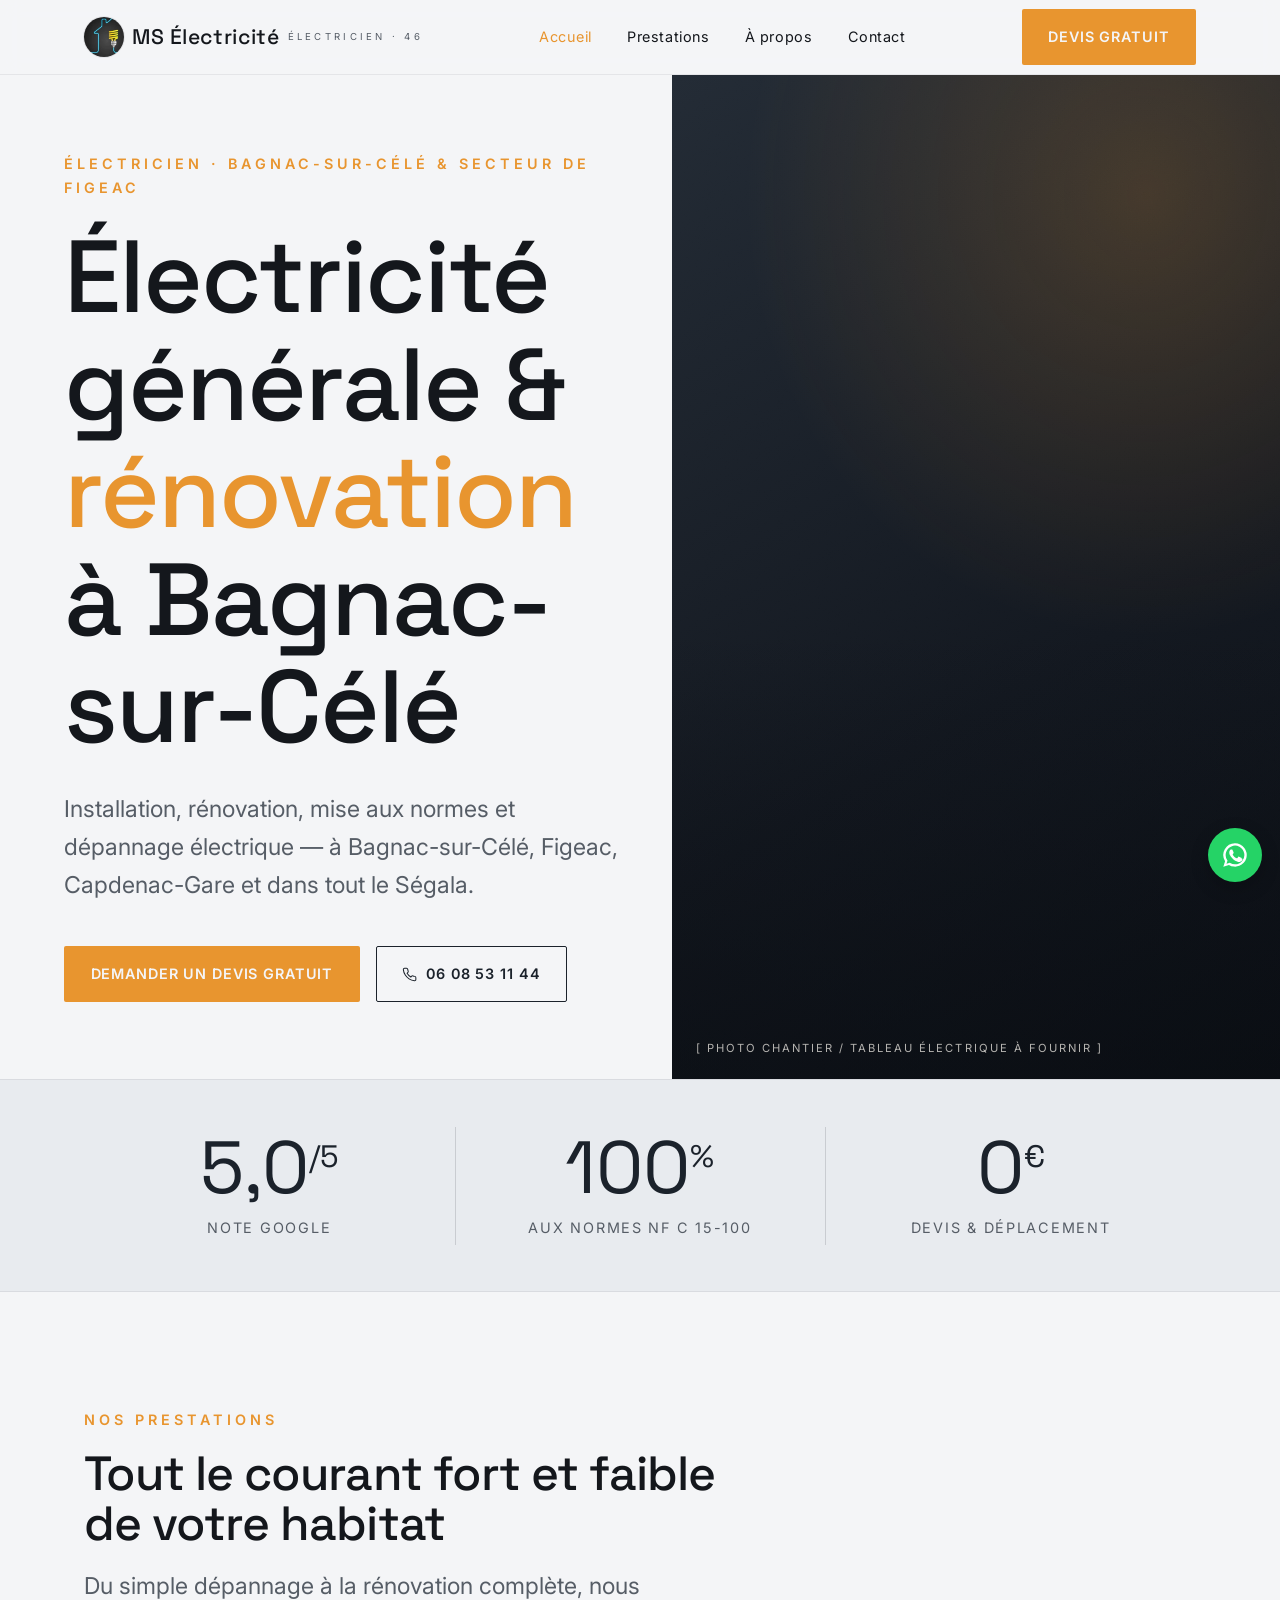
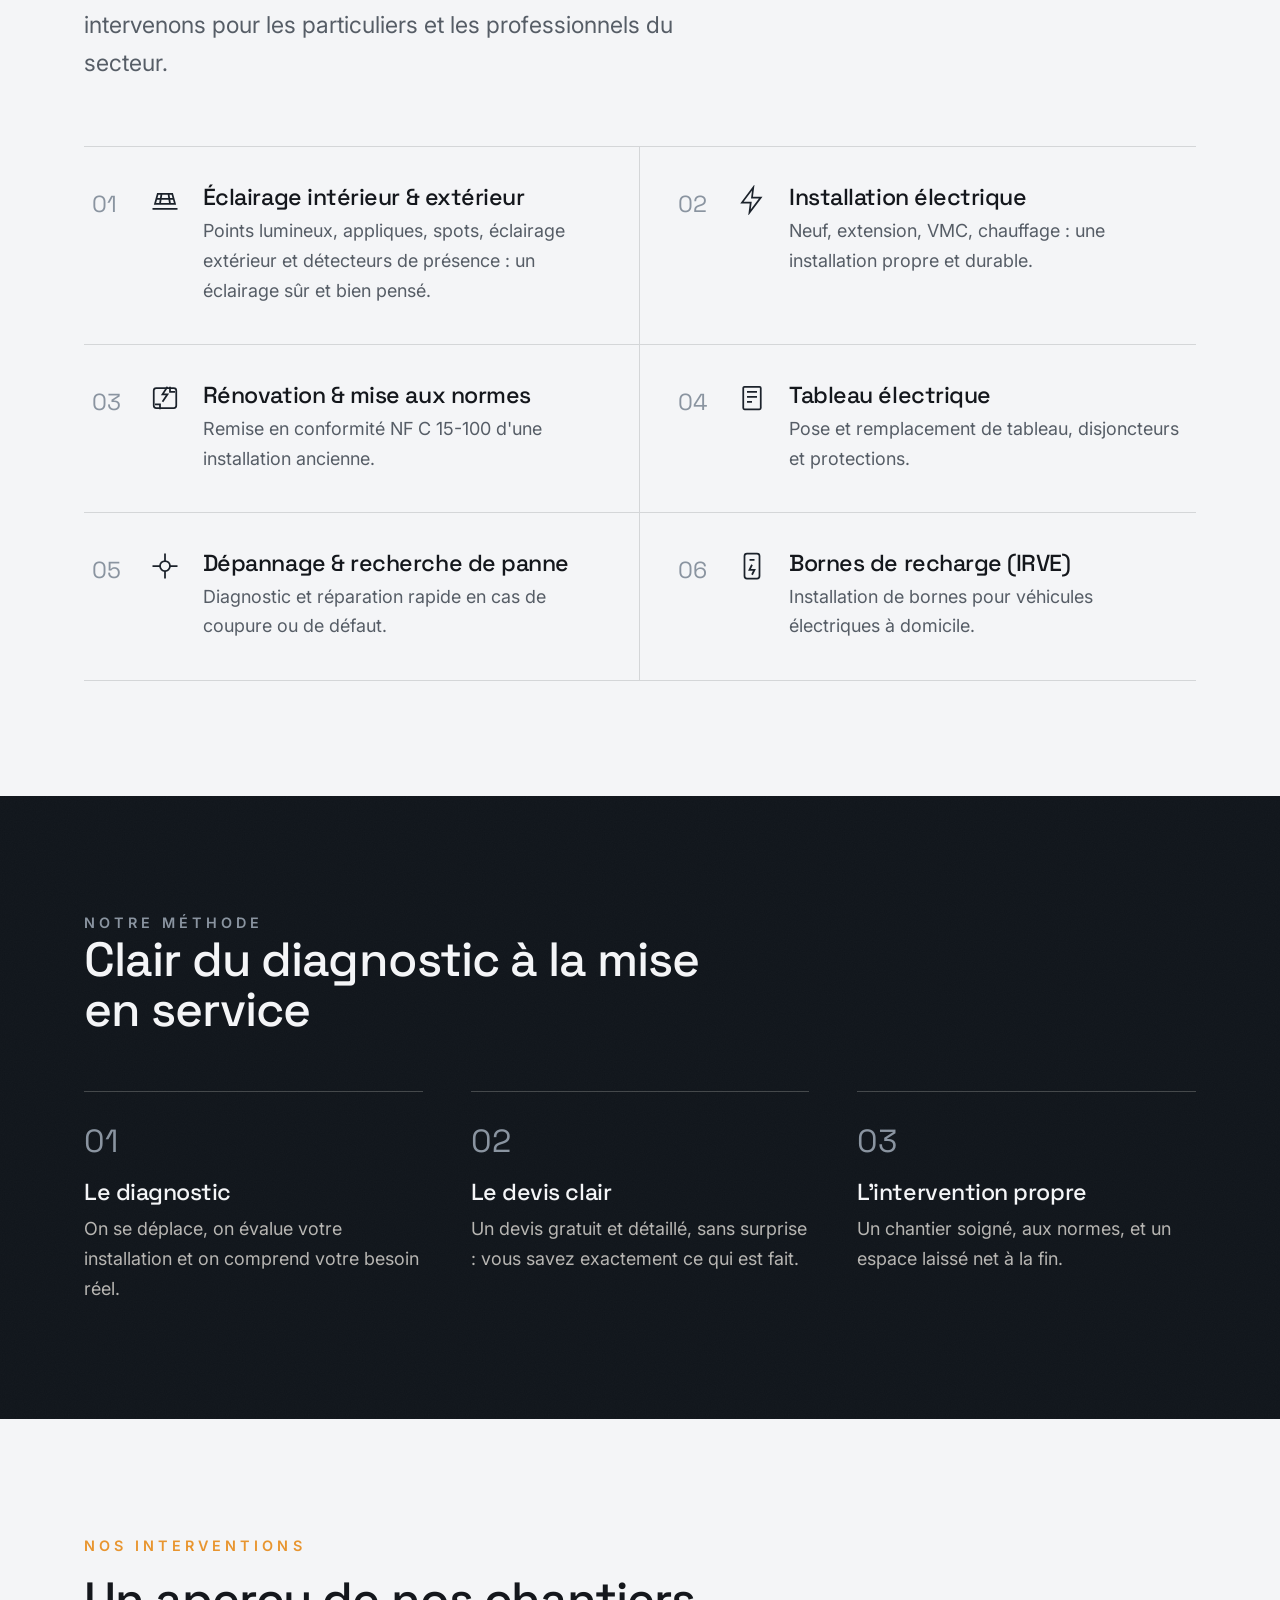
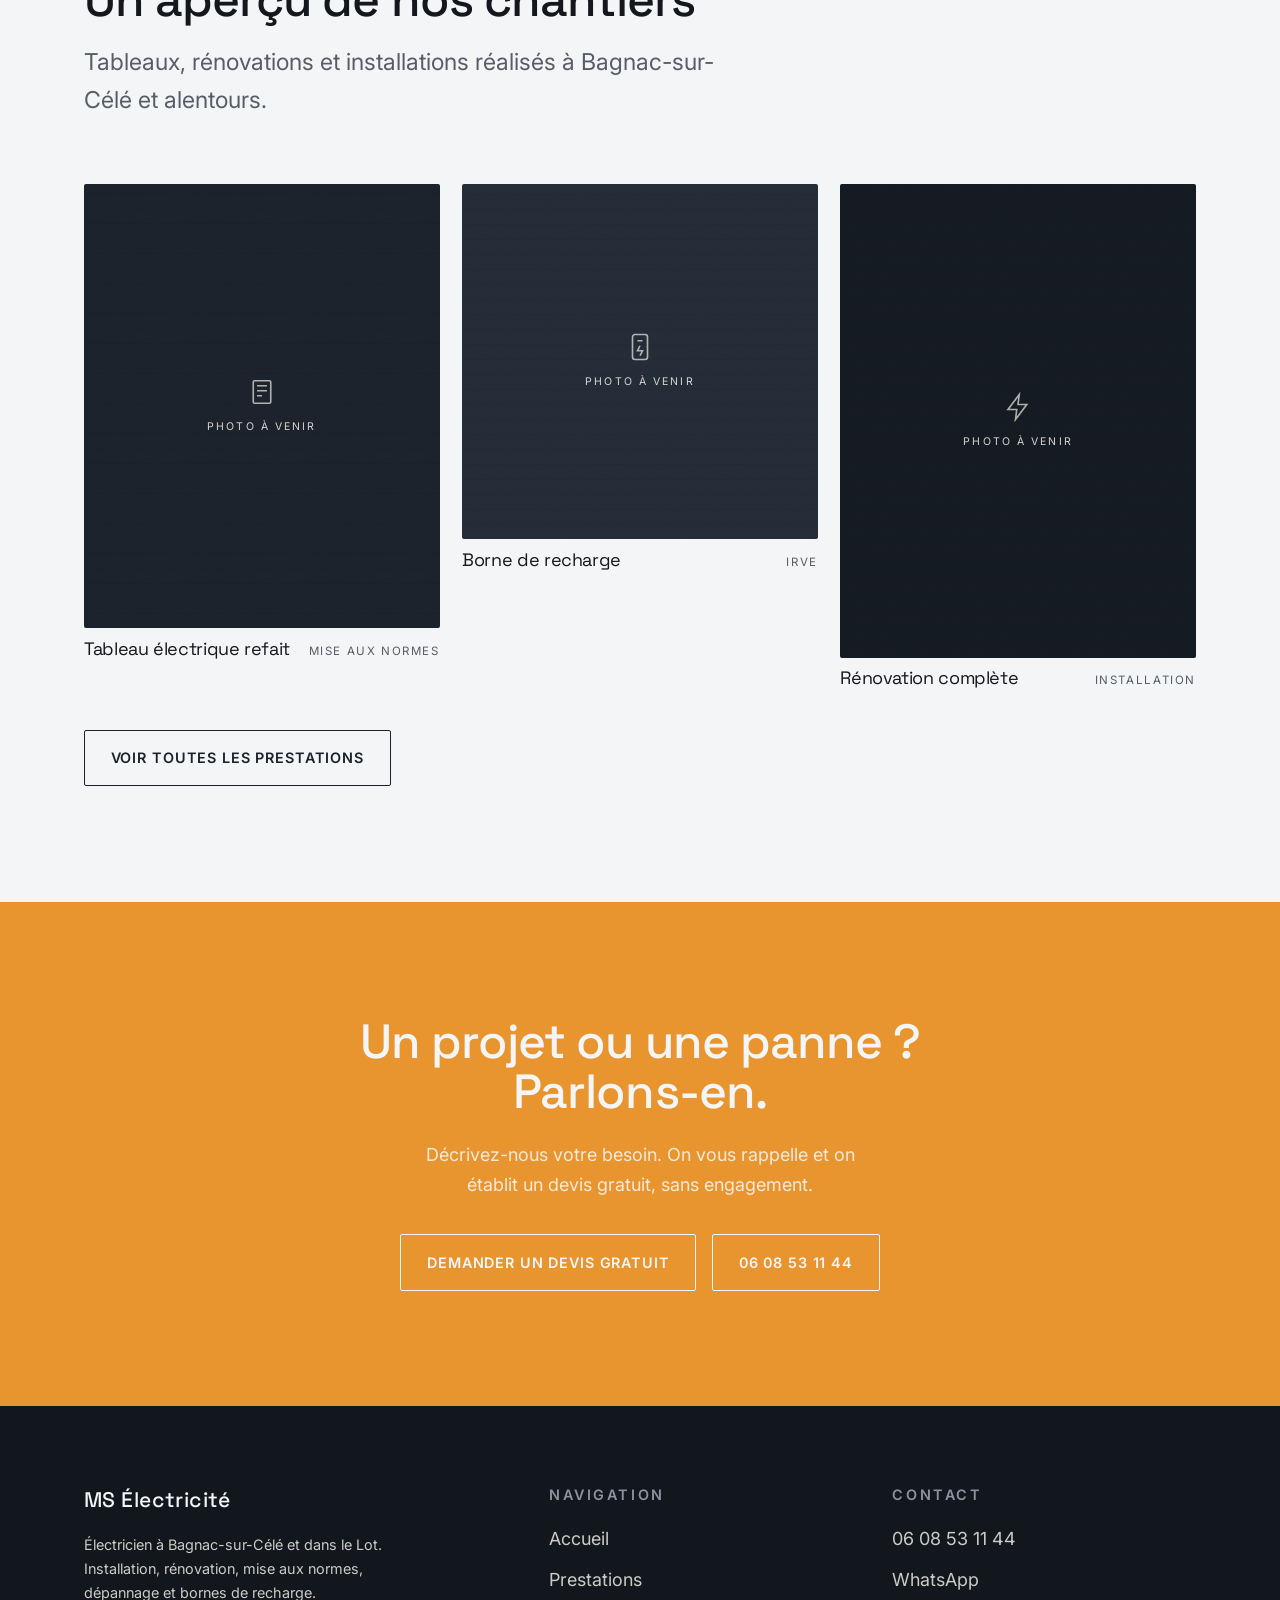
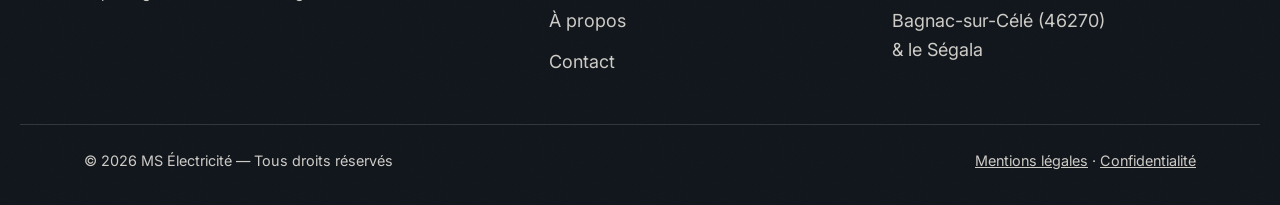
==== commit 613c7b92: "Ajout du logo MS Électricité dans le header (toutes pages) Co-Authored-By: Claude Opus 4.8 <noreply@" ====
--- a/index.html
+++ b/index.html
@@ -59,7 +59,7 @@
 
   <header class="site-header">
     <div class="wrap nav">
-      <a class="brand" href="index.html" aria-label="MS Électricité, accueil">
+      <a class="brand" href="index.html" aria-label="MS Électricité, accueil"><img class="brand-logo" src="assets/logo.jpg" alt="" width="40" height="40">
         <b>MS Électricité</b><span>Électricien · 46</span>
       </a>
       <nav class="nav-links" aria-label="Navigation principale">
--- a/css/style.css
+++ b/css/style.css
@@ -129,7 +129,12 @@
 }
 .brand {
   font-family: var(--serif); font-size: 1.32rem; letter-spacing: 0.02em;
-  display: flex; align-items: baseline; gap: 0.5ch;
+  display: flex; align-items: center; gap: 0.6ch;
+}
+.brand-logo {
+  width: 40px; height: 40px; border-radius: 50%;
+  object-fit: cover; flex: none;
+  box-shadow: 0 0 0 1px var(--line-soft);
 }
 .brand b { font-weight: 500; }
 .brand span { font-family: var(--sans); font-size: 0.6rem; letter-spacing: 0.34em; text-transform: uppercase; color: var(--ink-soft); }
